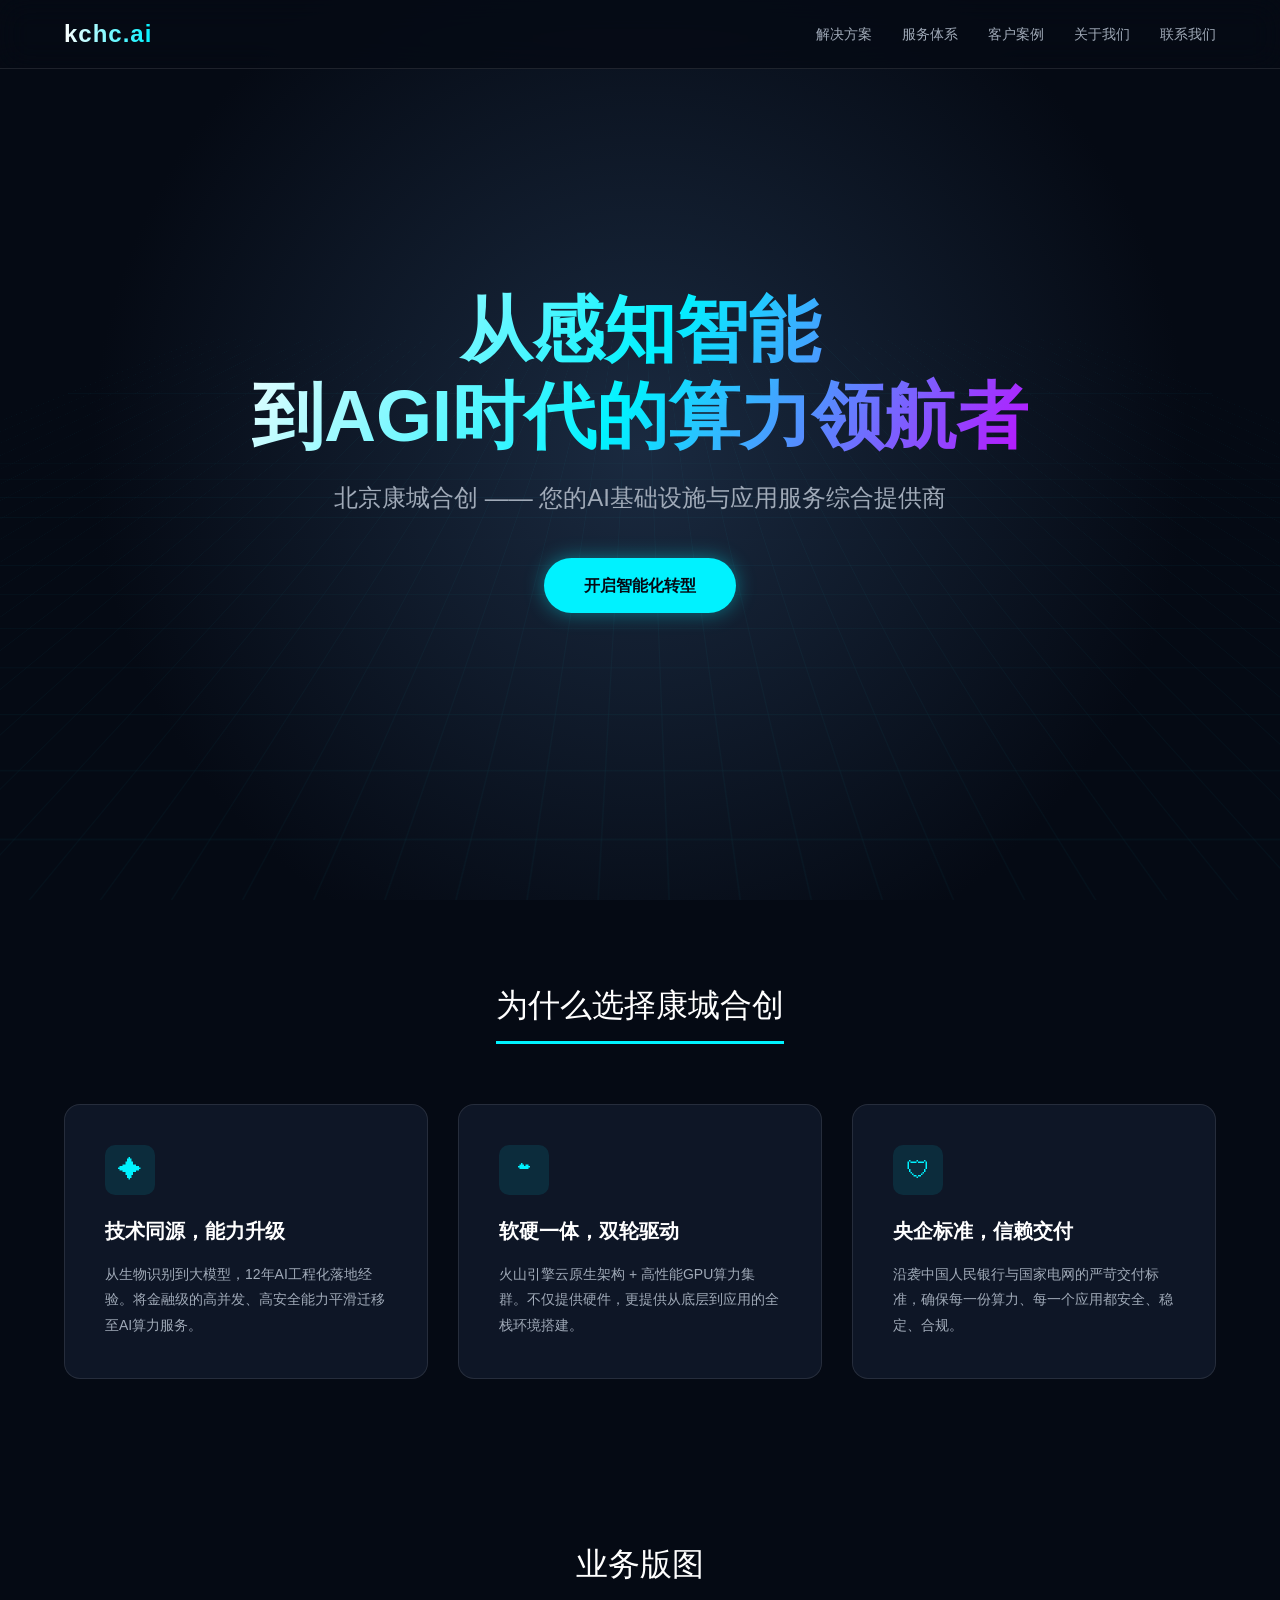
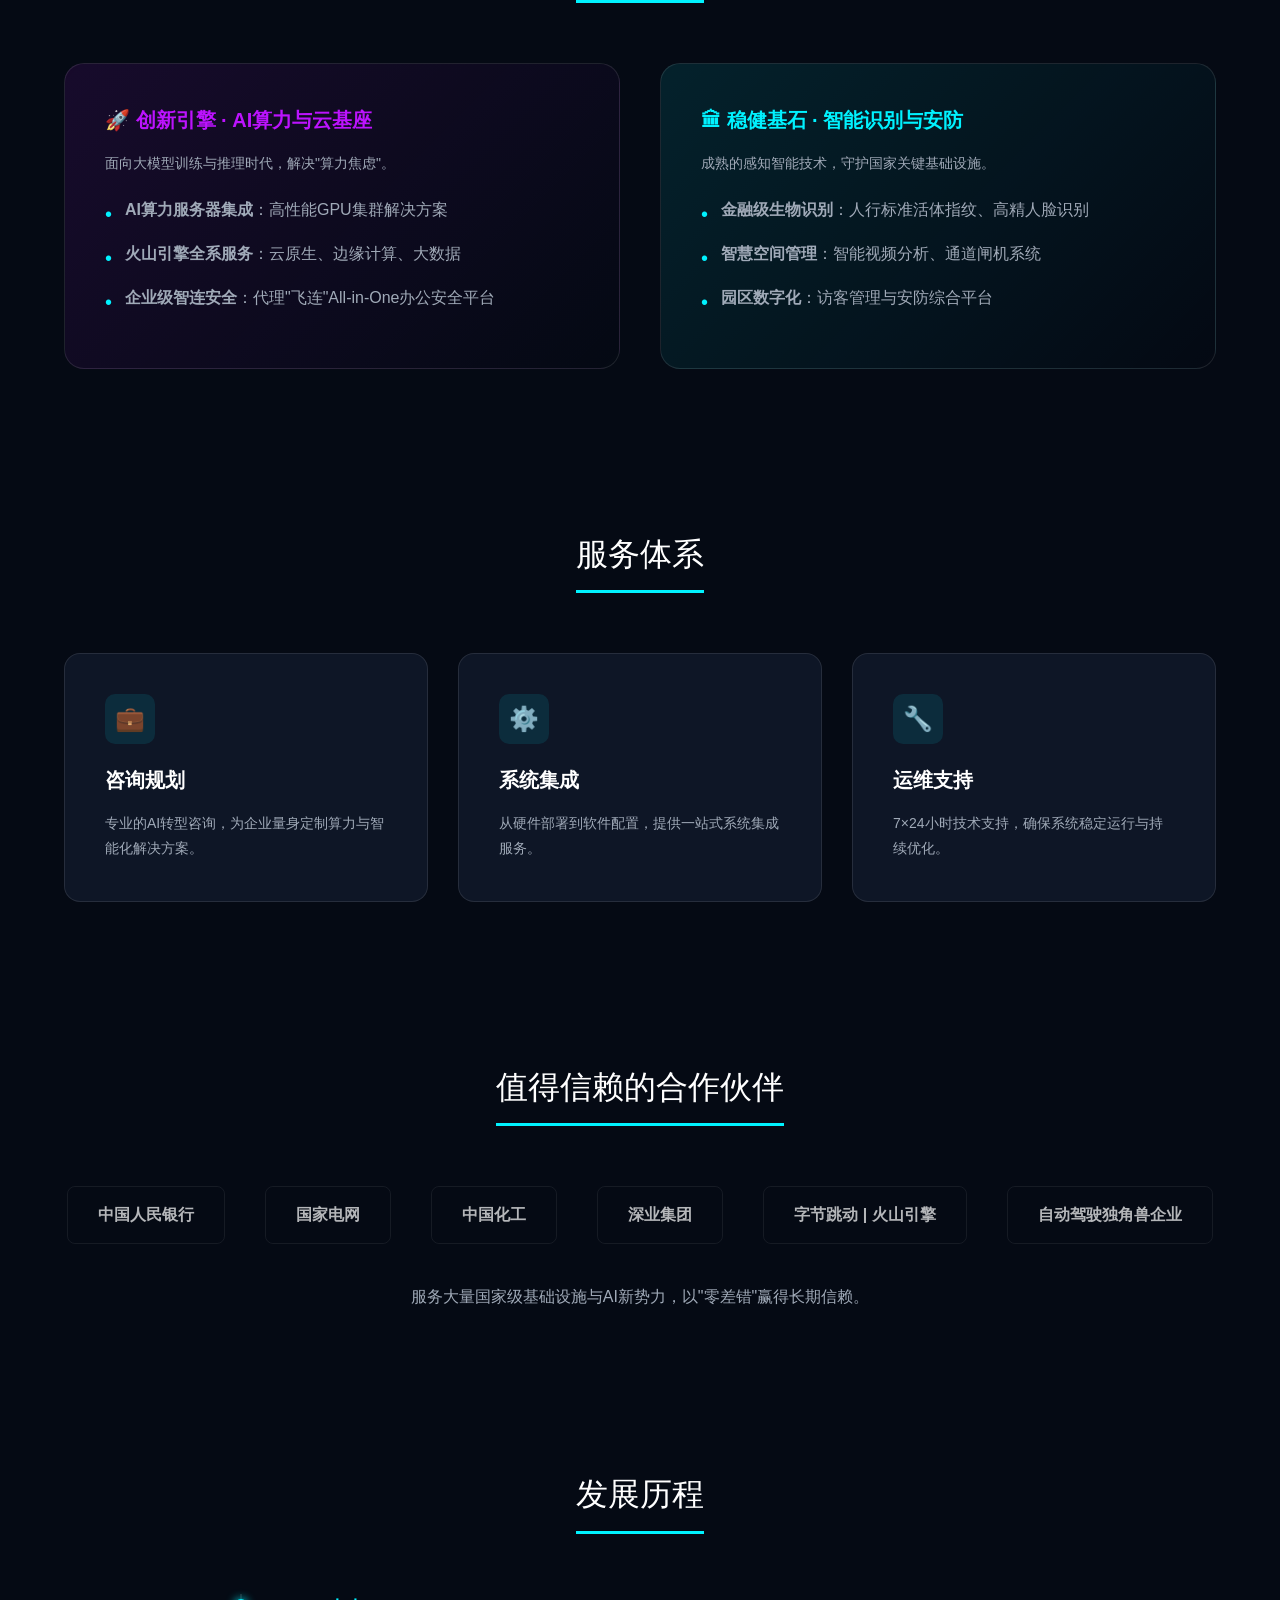
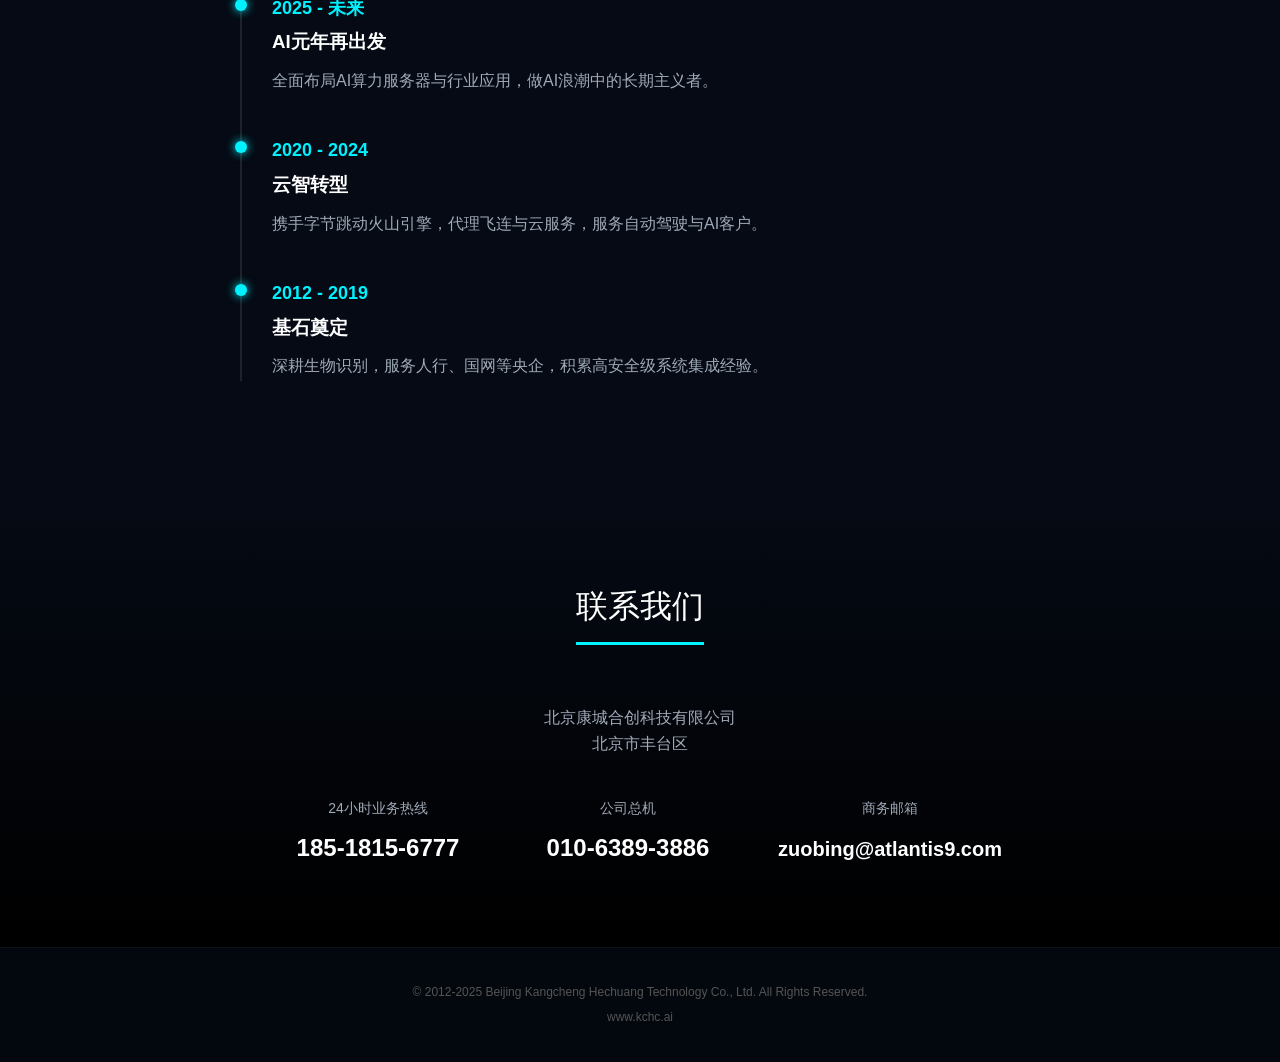
==== index-deploy.html @ 71f628bc "Add files via upload" ====
<!DOCTYPE html>
<html lang="zh-CN">
<head>
    <meta charset="UTF-8">
    <meta name="viewport" content="width=device-width, initial-scale=1.0, maximum-scale=1.0, user-scalable=no">
    <meta name="description" content="北京康城合创 - AGI时代的算力领航者，专业的AI基础设施与应用服务综合提供商">
    <meta name="keywords" content="AI算力,人工智能,大模型,生物识别,火山引擎,北京康城合创">
    <title>北京康城合创 | kchc.ai - AGI时代的算力领航者</title>
    <style>
/* --- 全局变量与重置 --- */
:root {
    --bg-color: #050a14;
    --card-bg: rgba(20, 30, 50, 0.6);
    --text-main: #ffffff;
    --text-sub: #a0aab8;
    --accent-cyan: #00f2ff;
    --accent-purple: #bc13fe;
    --glass-border: rgba(255, 255, 255, 0.1);
}

* { 
    margin: 0; 
    padding: 0; 
    box-sizing: border-box; 
}

body {
    font-family: 'Helvetica Neue', Helvetica, Arial, sans-serif;
    background-color: var(--bg-color);
    color: var(--text-main);
    line-height: 1.6;
    overflow-x: hidden;
    -webkit-font-smoothing: antialiased;
}

a { 
    text-decoration: none; 
    color: inherit; 
}

ul { 
    list-style: none; 
}

/* --- 动画关键帧 --- */
@keyframes flow {
    0% { background-position: 0% 50%; }
    50% { background-position: 100% 50%; }
    100% { background-position: 0% 50%; }
}

@keyframes float {
    0%, 100% { transform: translateY(0); }
    50% { transform: translateY(-10px); }
}

@keyframes fadeInUp {
    from { 
        opacity: 0; 
        transform: translateY(30px); 
    }
    to { 
        opacity: 1; 
        transform: translateY(0); 
    }
}

/* --- 导航栏 --- */
header {
    position: fixed;
    top: 0;
    width: 100%;
    padding: 15px 5%;
    display: flex;
    justify-content: space-between;
    align-items: center;
    background: rgba(5, 10, 20, 0.8);
    backdrop-filter: blur(15px);
    z-index: 1000;
    border-bottom: 1px solid var(--glass-border);
    transition: all 0.3s ease;
}

header.scrolled {
    background: rgba(5, 10, 20, 0.95);
    box-shadow: 0 2px 20px rgba(0, 0, 0, 0.3);
}

.logo {
    font-size: 24px;
    font-weight: 700;
    background: linear-gradient(90deg, #fff, var(--accent-cyan));
    -webkit-background-clip: text;
    -webkit-text-fill-color: transparent;
    background-clip: text;
    letter-spacing: 1px;
    cursor: pointer;
}

.nav-links { 
    display: flex; 
    gap: 30px; 
}

.nav-links a { 
    font-size: 14px; 
    color: var(--text-sub); 
    transition: 0.3s; 
    position: relative;
}

.nav-links a::after {
    content: '';
    position: absolute;
    bottom: -5px;
    left: 0;
    width: 0;
    height: 2px;
    background: var(--accent-cyan);
    transition: width 0.3s ease;
}

.nav-links a:hover { 
    color: var(--accent-cyan); 
}

.nav-links a:hover::after {
    width: 100%;
}

.mobile-menu-btn { 
    display: none; 
    font-size: 24px; 
    color: #fff; 
    cursor: pointer;
    z-index: 1001;
}

.mobile-menu {
    display: none;
    position: fixed;
    top: 0;
    right: -100%;
    width: 70%;
    max-width: 300px;
    height: 100vh;
    background: rgba(5, 10, 20, 0.98);
    backdrop-filter: blur(20px);
    padding: 80px 30px 30px;
    flex-direction: column;
    gap: 20px;
    transition: right 0.3s ease;
    z-index: 1000;
    border-left: 1px solid var(--glass-border);
}

.mobile-menu.active {
    right: 0;
}

.mobile-menu a {
    color: var(--text-sub);
    font-size: 18px;
    padding: 10px 0;
    border-bottom: 1px solid rgba(255, 255, 255, 0.05);
    transition: 0.3s;
}

.mobile-menu a:hover {
    color: var(--accent-cyan);
    padding-left: 10px;
}

/* --- Hero 首屏 --- */
.hero {
    height: 100vh;
    display: flex;
    flex-direction: column;
    justify-content: center;
    align-items: center;
    text-align: center;
    padding: 0 5%;
    position: relative;
    background: radial-gradient(circle at center, #1a2a40 0%, var(--bg-color) 70%);
    overflow: hidden;
}

/* 背景动态网格 */
.hero::before {
    content: '';
    position: absolute;
    width: 200%;
    height: 200%;
    background: linear-gradient(rgba(0, 242, 255, 0.1) 1px, transparent 1px),
                linear-gradient(90deg, rgba(0, 242, 255, 0.1) 1px, transparent 1px);
    background-size: 50px 50px;
    transform: perspective(500px) rotateX(60deg) translateY(-100px) translateZ(-200px);
    animation: flow 100s linear infinite;
    opacity: 0.3;
}

.hero h1 {
    font-size: clamp(2.5rem, 6vw, 4.5rem);
    font-weight: 800;
    line-height: 1.2;
    margin-bottom: 20px;
    background: linear-gradient(120deg, #ffffff, var(--accent-cyan), var(--accent-purple));
    -webkit-background-clip: text;
    -webkit-text-fill-color: transparent;
    background-clip: text;
    position: relative;
    z-index: 1;
    animation: fadeInUp 1s ease-out;
}

.hero p {
    font-size: clamp(1rem, 2vw, 1.5rem);
    color: var(--text-sub);
    max-width: 800px;
    margin-bottom: 40px;
    position: relative;
    z-index: 1;
    animation: fadeInUp 1s ease-out 0.2s both;
}

.cta-btn {
    padding: 15px 40px;
    font-size: 16px;
    font-weight: 600;
    color: var(--bg-color);
    background: var(--accent-cyan);
    border: none;
    border-radius: 30px;
    box-shadow: 0 0 20px rgba(0, 242, 255, 0.4);
    transition: 0.3s;
    position: relative;
    z-index: 1;
    cursor: pointer;
    animation: fadeInUp 1s ease-out 0.4s both;
}

.cta-btn:hover {
    transform: scale(1.05);
    background: #fff;
    box-shadow: 0 0 30px rgba(255, 255, 255, 0.6);
}

/* --- 通用板块样式 --- */
section {
    padding: 80px 5%;
    position: relative;
}

.section-title {
    font-size: clamp(24px, 4vw, 32px);
    margin-bottom: 60px;
    text-align: center;
}

.section-title span {
    border-bottom: 3px solid var(--accent-cyan);
    padding-bottom: 10px;
    display: inline-block;
}

/* --- 核心优势 (Cards) --- */
.features {
    display: grid;
    grid-template-columns: repeat(auto-fit, minmax(300px, 1fr));
    gap: 30px;
}

.card {
    background: var(--card-bg);
    border: 1px solid var(--glass-border);
    border-radius: 16px;
    padding: 40px;
    transition: 0.4s;
    position: relative;
    overflow: hidden;
    opacity: 0;
    transform: translateY(30px);
}

.card::before {
    content: '';
    position: absolute;
    top: 0;
    left: -100%;
    width: 100%;
    height: 100%;
    background: linear-gradient(90deg, transparent, rgba(0, 242, 255, 0.1), transparent);
    transition: left 0.5s ease;
}

.card:hover::before {
    left: 100%;
}

.card:hover {
    transform: translateY(-10px);
    border-color: var(--accent-cyan);
    box-shadow: 0 10px 40px -10px rgba(0, 242, 255, 0.2);
}

.card h3 { 
    font-size: 20px; 
    margin-bottom: 15px; 
    color: #fff; 
}

.card p { 
    font-size: 14px; 
    color: var(--text-sub); 
    line-height: 1.8;
}

.icon-box {
    width: 50px; 
    height: 50px;
    background: rgba(0, 242, 255, 0.1);
    border-radius: 10px;
    display: flex; 
    align-items: center; 
    justify-content: center;
    margin-bottom: 20px;
    color: var(--accent-cyan);
    font-size: 24px;
    transition: 0.3s;
}

.card:hover .icon-box {
    background: rgba(0, 242, 255, 0.2);
    transform: scale(1.1);
}

/* --- 业务版图 --- */
.business-layout {
    display: grid;
    grid-template-columns: 1fr 1fr;
    gap: 40px;
}

.biz-group {
    padding: 40px;
    border-radius: 20px;
    border: 1px solid var(--glass-border);
    transition: 0.4s;
}

.biz-group:hover {
    transform: translateY(-5px);
    box-shadow: 0 15px 50px -10px rgba(0, 242, 255, 0.2);
}

.biz-engine {
    background: linear-gradient(135deg, rgba(188, 19, 254, 0.1), rgba(0, 0, 0, 0));
}

.biz-foundation {
    background: linear-gradient(135deg, rgba(0, 242, 255, 0.1), rgba(0, 0, 0, 0));
}

.biz-list li {
    margin-bottom: 15px;
    padding-left: 20px;
    position: relative;
    color: var(--text-sub);
    line-height: 1.8;
}

.biz-list li::before {
    content: '•';
    color: var(--accent-cyan);
    position: absolute;
    left: 0;
    font-size: 20px;
}

/* --- 案例 --- */
.logos {
    display: flex;
    flex-wrap: wrap;
    justify-content: center;
    gap: 40px;
    opacity: 0.7;
}

.logo-item {
    padding: 15px 30px;
    border: 1px solid var(--glass-border);
    border-radius: 8px;
    color: #fff;
    font-weight: bold;
    font-size: 16px;
    transition: 0.3s;
    cursor: default;
}

.logo-item:hover {
    opacity: 1;
    border-color: var(--accent-cyan);
    transform: translateY(-5px);
    box-shadow: 0 5px 20px rgba(0, 242, 255, 0.2);
}

/* --- 发展历程 --- */
.timeline {
    max-width: 800px;
    margin: 0 auto;
    border-left: 2px solid var(--glass-border);
    padding-left: 30px;
    position: relative;
}

.timeline-item {
    margin-bottom: 40px;
    position: relative;
    opacity: 0;
    transform: translateX(-30px);
    transition: 0.6s ease;
}

.timeline-item.visible {
    opacity: 1;
    transform: translateX(0);
}

.timeline-item::before {
    content: '';
    width: 12px; 
    height: 12px;
    background: var(--accent-cyan);
    border-radius: 50%;
    position: absolute;
    left: -37px;
    top: 5px;
    box-shadow: 0 0 10px var(--accent-cyan);
}

.year { 
    color: var(--accent-cyan); 
    font-weight: bold; 
    margin-bottom: 5px; 
    display: block;
    font-size: 18px;
}

.timeline-item h3 {
    margin-bottom: 10px;
    color: #fff;
}

.timeline-item p {
    color: var(--text-sub);
    line-height: 1.8;
}

/* --- 联系方式 --- */
.contact-section {
    background: linear-gradient(to top, #000, var(--bg-color));
    text-align: center;
}

.contact-box {
    display: flex;
    flex-wrap: wrap;
    justify-content: center;
    gap: 50px;
    margin-top: 40px;
}

.contact-item {
    min-width: 200px;
}

.contact-item h4 { 
    color: var(--text-sub); 
    margin-bottom: 10px; 
    font-size: 14px;
    font-weight: normal;
}

.contact-item p { 
    font-size: 24px; 
    font-weight: 700; 
    color: #fff; 
}

.contact-item a { 
    transition: 0.3s; 
    display: inline-block;
}

.contact-item a:hover { 
    color: var(--accent-cyan); 
    text-shadow: 0 0 15px var(--accent-cyan); 
    transform: scale(1.05);
}

/* --- Footer --- */
footer {
    text-align: center;
    padding: 30px;
    font-size: 12px;
    color: #555;
    border-top: 1px solid rgba(255,255,255,0.05);
    background: rgba(0, 0, 0, 0.3);
}

footer p {
    margin: 5px 0;
}

/* --- 响应式调整 --- */
@media (max-width: 768px) {
    .nav-links { 
        display: none; 
    }
    
    .mobile-menu-btn { 
        display: block; 
    }
    
    .hero h1 { 
        font-size: 2.2rem; 
    }
    
    .business-layout { 
        grid-template-columns: 1fr; 
    }
    
    .contact-item p { 
        font-size: 18px; 
    }
    
    .features { 
        grid-template-columns: 1fr; 
    }
    
    .contact-box {
        flex-direction: column;
        gap: 30px;
    }
    
    section {
        padding: 60px 5%;
    }
}

@media (max-width: 480px) {
    .hero h1 {
        font-size: 1.8rem;
    }
    
    .hero p {
        font-size: 0.9rem;
    }
    
    .card {
        padding: 30px 20px;
    }
    
    .biz-group {
        padding: 30px 20px;
    }
}

/* 动画类 */
.visible {
    animation: fadeInUp 0.8s ease-out forwards;
}

/* 平滑滚动 */
html {
    scroll-behavior: smooth;
}
    </style>
</head>
<body>

    <!-- 导航栏 -->
    <header>
        <div class="logo">kchc.ai</div>
        <nav class="nav-links">
            <a href="#solutions">解决方案</a>
            <a href="#services">服务体系</a>
            <a href="#cases">客户案例</a>
            <a href="#about">关于我们</a>
            <a href="#contact">联系我们</a>
        </nav>
        <div class="mobile-menu-btn" id="mobileMenuBtn">☰</div>
        <div class="mobile-menu" id="mobileMenu">
            <a href="#solutions">解决方案</a>
            <a href="#services">服务体系</a>
            <a href="#cases">客户案例</a>
            <a href="#about">关于我们</a>
            <a href="#contact">联系我们</a>
        </div>
    </header>

    <!-- Hero 首屏 -->
    <section class="hero">
        <h1>从感知智能<br>到AGI时代的算力领航者</h1>
        <p>北京康城合创 —— 您的AI基础设施与应用服务综合提供商</p>
        <div onclick="document.getElementById('contact').scrollIntoView({behavior: 'smooth'})" class="cta-btn">
            开启智能化转型
        </div>
    </section>

    <!-- 核心优势 -->
    <section class="scroll-anim" id="about">
        <div class="section-title"><span>为什么选择康城合创</span></div>
        <div class="features">
            <div class="card">
                <div class="icon-box">✦</div>
                <h3>技术同源，能力升级</h3>
                <p>从生物识别到大模型，12年AI工程化落地经验。将金融级的高并发、高安全能力平滑迁移至AI算力服务。</p>
            </div>
            <div class="card">
                <div class="icon-box">☁</div>
                <h3>软硬一体，双轮驱动</h3>
                <p>火山引擎云原生架构 + 高性能GPU算力集群。不仅提供硬件，更提供从底层到应用的全栈环境搭建。</p>
            </div>
            <div class="card">
                <div class="icon-box">🛡</div>
                <h3>央企标准，信赖交付</h3>
                <p>沿袭中国人民银行与国家电网的严苛交付标准，确保每一份算力、每一个应用都安全、稳定、合规。</p>
            </div>
        </div>
    </section>

    <!-- 业务版图 -->
    <section class="scroll-anim" id="solutions">
        <div class="section-title"><span>业务版图</span></div>
        <div class="business-layout">
            <!-- 创新引擎 -->
            <div class="biz-group biz-engine card">
                <h3 style="color: var(--accent-purple);">🚀 创新引擎 · AI算力与云基座</h3>
                <p style="margin-bottom: 20px;">面向大模型训练与推理时代，解决"算力焦虑"。</p>
                <ul class="biz-list">
                    <li><strong>AI算力服务器集成</strong>：高性能GPU集群解决方案</li>
                    <li><strong>火山引擎全系服务</strong>：云原生、边缘计算、大数据</li>
                    <li><strong>企业级智连安全</strong>：代理"飞连"All-in-One办公安全平台</li>
                </ul>
            </div>
            <!-- 稳健基石 -->
            <div class="biz-group biz-foundation card">
                <h3 style="color: var(--accent-cyan);">🏛 稳健基石 · 智能识别与安防</h3>
                <p style="margin-bottom: 20px;">成熟的感知智能技术，守护国家关键基础设施。</p>
                <ul class="biz-list">
                    <li><strong>金融级生物识别</strong>：人行标准活体指纹、高精人脸识别</li>
                    <li><strong>智慧空间管理</strong>：智能视频分析、通道闸机系统</li>
                    <li><strong>园区数字化</strong>：访客管理与安防综合平台</li>
                </ul>
            </div>
        </div>
    </section>

    <!-- 服务体系 -->
    <section class="scroll-anim" id="services">
        <div class="section-title"><span>服务体系</span></div>
        <div class="features">
            <div class="card">
                <div class="icon-box">💼</div>
                <h3>咨询规划</h3>
                <p>专业的AI转型咨询，为企业量身定制算力与智能化解决方案。</p>
            </div>
            <div class="card">
                <div class="icon-box">⚙️</div>
                <h3>系统集成</h3>
                <p>从硬件部署到软件配置，提供一站式系统集成服务。</p>
            </div>
            <div class="card">
                <div class="icon-box">🔧</div>
                <h3>运维支持</h3>
                <p>7×24小时技术支持，确保系统稳定运行与持续优化。</p>
            </div>
        </div>
    </section>

    <!-- 客户案例 -->
    <section class="scroll-anim" id="cases">
        <div class="section-title"><span>值得信赖的合作伙伴</span></div>
        <div class="logos">
            <div class="logo-item">中国人民银行</div>
            <div class="logo-item">国家电网</div>
            <div class="logo-item">中国化工</div>
            <div class="logo-item">深业集团</div>
            <div class="logo-item">字节跳动 | 火山引擎</div>
            <div class="logo-item">自动驾驶独角兽企业</div>
        </div>
        <div style="text-align: center; margin-top: 40px; color: var(--text-sub);">
            <p>服务大量国家级基础设施与AI新势力，以"零差错"赢得长期信赖。</p>
        </div>
    </section>

    <!-- 发展历程 -->
    <section class="scroll-anim">
        <div class="section-title"><span>发展历程</span></div>
        <div class="timeline">
            <div class="timeline-item">
                <span class="year">2025 - 未来</span>
                <h3>AI元年再出发</h3>
                <p>全面布局AI算力服务器与行业应用，做AI浪潮中的长期主义者。</p>
            </div>
            <div class="timeline-item">
                <span class="year">2020 - 2024</span>
                <h3>云智转型</h3>
                <p>携手字节跳动火山引擎，代理飞连与云服务，服务自动驾驶与AI客户。</p>
            </div>
            <div class="timeline-item">
                <span class="year">2012 - 2019</span>
                <h3>基石奠定</h3>
                <p>深耕生物识别，服务人行、国网等央企，积累高安全级系统集成经验。</p>
            </div>
        </div>
    </section>

    <!-- 联系我们 -->
    <section class="contact-section scroll-anim" id="contact">
        <div class="section-title"><span>联系我们</span></div>
        <p style="color: var(--text-sub);">北京康城合创科技有限公司</p>
        <p style="color: var(--text-sub); margin-bottom: 30px;">北京市丰台区</p>
        
        <div class="contact-box">
            <div class="contact-item">
                <h4>24小时业务热线</h4>
                <p><a href="tel:18518156777">185-1815-6777</a></p>
            </div>
            <div class="contact-item">
                <h4>公司总机</h4>
                <p><a href="tel:01063893886">010-6389-3886</a></p>
            </div>
            <div class="contact-item">
                <h4>商务邮箱</h4>
                <p><a href="mailto:zuobing@atlantis9.com" style="font-size: 20px;">zuobing@atlantis9.com</a></p>
            </div>
        </div>
    </section>

    <footer>
        <p>© 2012-2025 Beijing Kangcheng Hechuang Technology Co., Ltd. All Rights Reserved.</p>
        <p>www.kchc.ai</p>
    </footer>

    <script>
// 滚动显现动画逻辑
const observerOptions = {
    threshold: 0.1,
    rootMargin: '0px 0px -50px 0px'
};

const observer = new IntersectionObserver((entries) => {
    entries.forEach(entry => {
        if (entry.isIntersecting) {
            entry.target.classList.add('visible');
        }
    });
}, observerOptions);

// 观察所有需要动画的元素
document.addEventListener('DOMContentLoaded', () => {
    document.querySelectorAll('.scroll-anim, .card, .timeline-item').forEach(el => {
        observer.observe(el);
    });
});

// 移动端菜单切换
const mobileMenuBtn = document.getElementById('mobileMenuBtn');
const mobileMenu = document.getElementById('mobileMenu');

if (mobileMenuBtn && mobileMenu) {
    mobileMenuBtn.addEventListener('click', () => {
        mobileMenu.classList.toggle('active');
        if (mobileMenu.classList.contains('active')) {
            mobileMenuBtn.textContent = '✕';
        } else {
            mobileMenuBtn.textContent = '☰';
        }
    });

    mobileMenu.querySelectorAll('a').forEach(link => {
        link.addEventListener('click', () => {
            mobileMenu.classList.remove('active');
            mobileMenuBtn.textContent = '☰';
        });
    });

    document.addEventListener('click', (e) => {
        if (!mobileMenu.contains(e.target) && !mobileMenuBtn.contains(e.target)) {
            mobileMenu.classList.remove('active');
            mobileMenuBtn.textContent = '☰';
        }
    });
}

// 导航栏滚动效果
let lastScroll = 0;
const header = document.querySelector('header');

window.addEventListener('scroll', () => {
    const currentScroll = window.pageYOffset;
    
    if (currentScroll > 100) {
        header.classList.add('scrolled');
    } else {
        header.classList.remove('scrolled');
    }
    
    lastScroll = currentScroll;
});

// Logo 点击返回顶部
const logo = document.querySelector('.logo');
if (logo) {
    logo.addEventListener('click', () => {
        window.scrollTo({
            top: 0,
            behavior: 'smooth'
        });
    });
}

// 平滑滚动到锚点
document.querySelectorAll('a[href^="#"]').forEach(anchor => {
    anchor.addEventListener('click', function (e) {
        const href = this.getAttribute('href');
        if (href === '#' || href === '#!') return;
        
        e.preventDefault();
        const target = document.querySelector(href);
        
        if (target) {
            const headerOffset = 80;
            const elementPosition = target.getBoundingClientRect().top;
            const offsetPosition = elementPosition + window.pageYOffset - headerOffset;

            window.scrollTo({
                top: offsetPosition,
                behavior: 'smooth'
            });
        }
    });
});

// 添加页面加载动画
window.addEventListener('load', () => {
    document.body.style.opacity = '0';
    setTimeout(() => {
        document.body.style.transition = 'opacity 0.5s ease-in';
        document.body.style.opacity = '1';
    }, 100);
});
    </script>
</body>
</html>
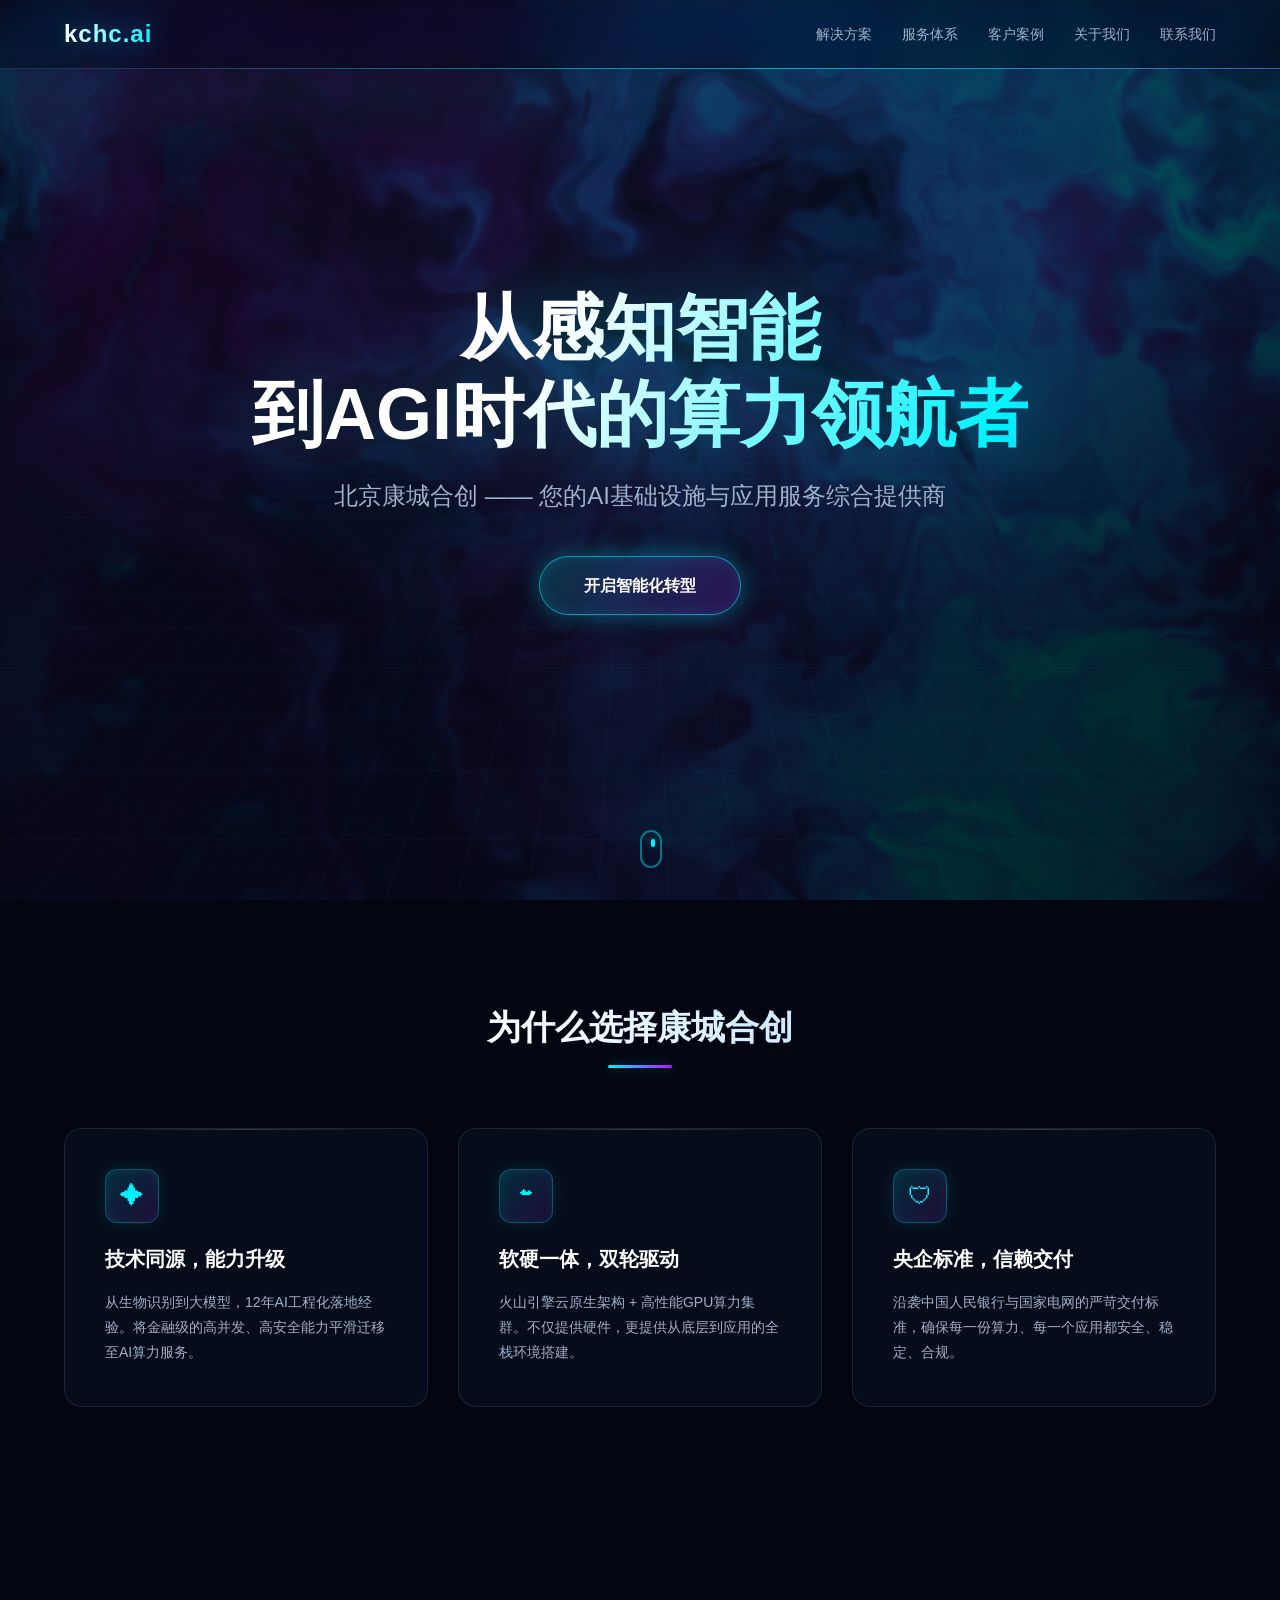
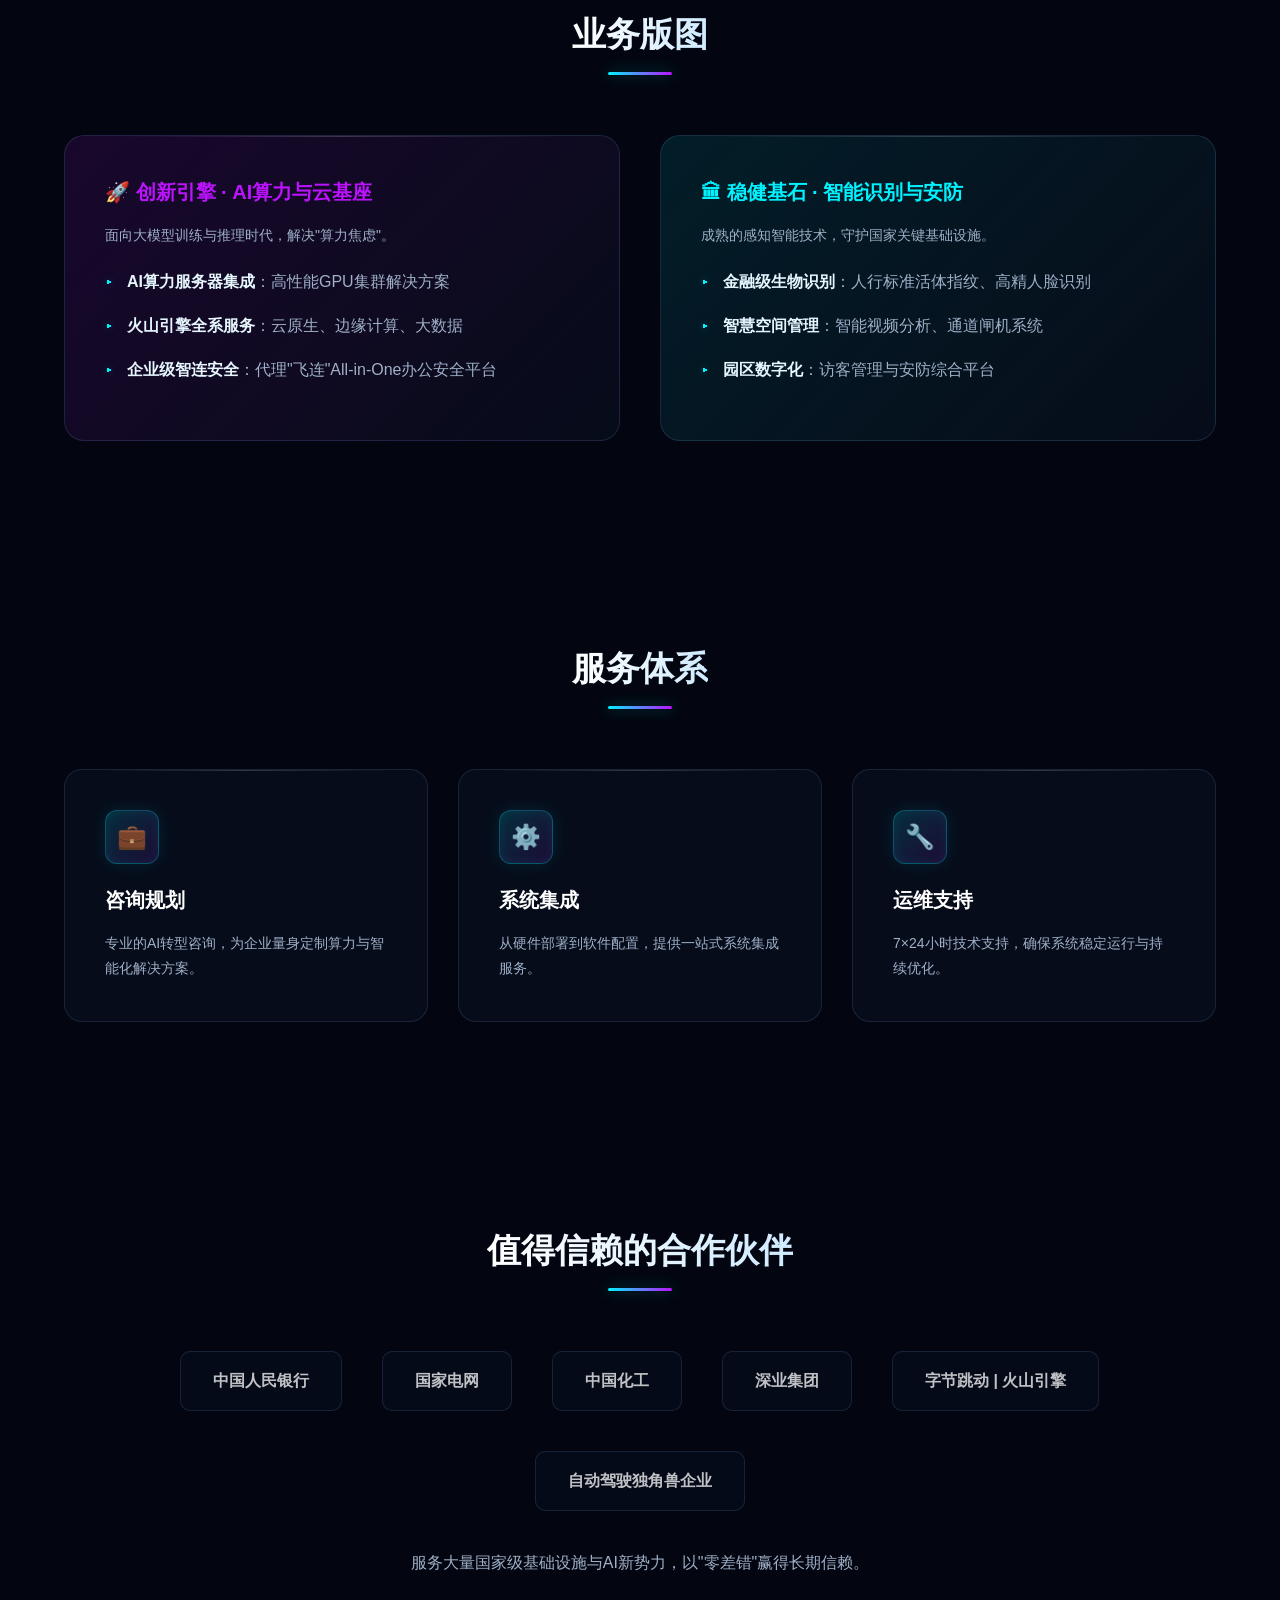
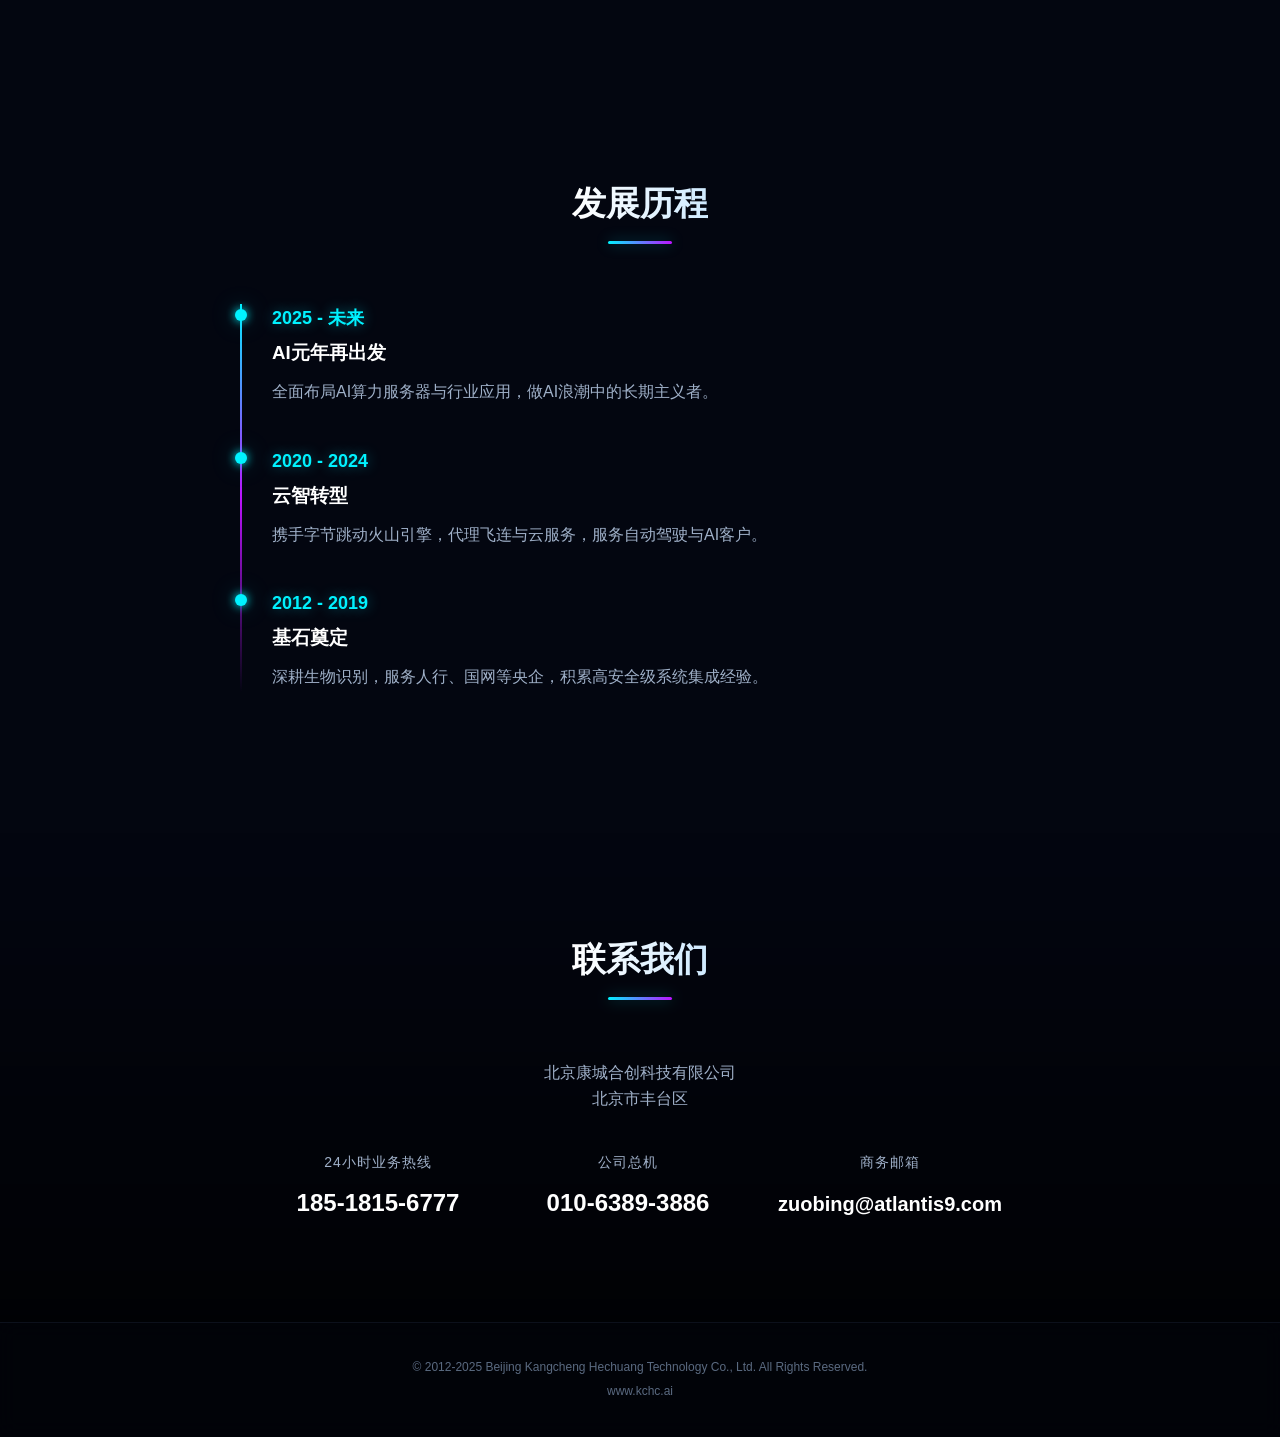
==== commit 6091015f: "Add files via upload" ====
--- a/index-deploy.html
+++ b/index-deploy.html
@@ -6,578 +6,871 @@
     <meta name="description" content="北京康城合创 - AGI时代的算力领航者，专业的AI基础设施与应用服务综合提供商">
     <meta name="keywords" content="AI算力,人工智能,大模型,生物识别,火山引擎,北京康城合创">
     <title>北京康城合创 | kchc.ai - AGI时代的算力领航者</title>
-    <style>
-/* --- 全局变量与重置 --- */
-:root {
-    --bg-color: #050a14;
-    --card-bg: rgba(20, 30, 50, 0.6);
-    --text-main: #ffffff;
-    --text-sub: #a0aab8;
-    --accent-cyan: #00f2ff;
-    --accent-purple: #bc13fe;
-    --glass-border: rgba(255, 255, 255, 0.1);
-}
-
-* { 
-    margin: 0; 
-    padding: 0; 
-    box-sizing: border-box; 
-}
-
-body {
-    font-family: 'Helvetica Neue', Helvetica, Arial, sans-serif;
-    background-color: var(--bg-color);
-    color: var(--text-main);
-    line-height: 1.6;
-    overflow-x: hidden;
-    -webkit-font-smoothing: antialiased;
-}
-
-a { 
-    text-decoration: none; 
-    color: inherit; 
-}
-
-ul { 
-    list-style: none; 
-}
-
-/* --- 动画关键帧 --- */
-@keyframes flow {
-    0% { background-position: 0% 50%; }
-    50% { background-position: 100% 50%; }
-    100% { background-position: 0% 50%; }
-}
-
-@keyframes float {
-    0%, 100% { transform: translateY(0); }
-    50% { transform: translateY(-10px); }
-}
-
-@keyframes fadeInUp {
-    from { 
-        opacity: 0; 
-        transform: translateY(30px); 
-    }
-    to { 
-        opacity: 1; 
-        transform: translateY(0); 
-    }
-}
-
-/* --- 导航栏 --- */
-header {
-    position: fixed;
-    top: 0;
-    width: 100%;
-    padding: 15px 5%;
-    display: flex;
-    justify-content: space-between;
-    align-items: center;
-    background: rgba(5, 10, 20, 0.8);
-    backdrop-filter: blur(15px);
-    z-index: 1000;
-    border-bottom: 1px solid var(--glass-border);
-    transition: all 0.3s ease;
-}
-
-header.scrolled {
-    background: rgba(5, 10, 20, 0.95);
-    box-shadow: 0 2px 20px rgba(0, 0, 0, 0.3);
-}
-
-.logo {
-    font-size: 24px;
-    font-weight: 700;
-    background: linear-gradient(90deg, #fff, var(--accent-cyan));
-    -webkit-background-clip: text;
-    -webkit-text-fill-color: transparent;
-    background-clip: text;
-    letter-spacing: 1px;
-    cursor: pointer;
-}
-
-.nav-links { 
-    display: flex; 
-    gap: 30px; 
-}
-
-.nav-links a { 
-    font-size: 14px; 
-    color: var(--text-sub); 
-    transition: 0.3s; 
-    position: relative;
-}
-
-.nav-links a::after {
-    content: '';
-    position: absolute;
-    bottom: -5px;
-    left: 0;
-    width: 0;
-    height: 2px;
-    background: var(--accent-cyan);
-    transition: width 0.3s ease;
-}
-
-.nav-links a:hover { 
-    color: var(--accent-cyan); 
-}
-
-.nav-links a:hover::after {
-    width: 100%;
-}
-
-.mobile-menu-btn { 
-    display: none; 
-    font-size: 24px; 
-    color: #fff; 
-    cursor: pointer;
-    z-index: 1001;
-}
-
-.mobile-menu {
-    display: none;
-    position: fixed;
-    top: 0;
-    right: -100%;
-    width: 70%;
-    max-width: 300px;
-    height: 100vh;
-    background: rgba(5, 10, 20, 0.98);
-    backdrop-filter: blur(20px);
-    padding: 80px 30px 30px;
-    flex-direction: column;
-    gap: 20px;
-    transition: right 0.3s ease;
-    z-index: 1000;
-    border-left: 1px solid var(--glass-border);
-}
-
-.mobile-menu.active {
-    right: 0;
-}
-
-.mobile-menu a {
-    color: var(--text-sub);
-    font-size: 18px;
-    padding: 10px 0;
-    border-bottom: 1px solid rgba(255, 255, 255, 0.05);
-    transition: 0.3s;
-}
-
-.mobile-menu a:hover {
-    color: var(--accent-cyan);
-    padding-left: 10px;
-}
-
-/* --- Hero 首屏 --- */
-.hero {
-    height: 100vh;
-    display: flex;
-    flex-direction: column;
-    justify-content: center;
-    align-items: center;
-    text-align: center;
-    padding: 0 5%;
-    position: relative;
-    background: radial-gradient(circle at center, #1a2a40 0%, var(--bg-color) 70%);
-    overflow: hidden;
-}
-
-/* 背景动态网格 */
-.hero::before {
-    content: '';
-    position: absolute;
-    width: 200%;
-    height: 200%;
-    background: linear-gradient(rgba(0, 242, 255, 0.1) 1px, transparent 1px),
-                linear-gradient(90deg, rgba(0, 242, 255, 0.1) 1px, transparent 1px);
-    background-size: 50px 50px;
-    transform: perspective(500px) rotateX(60deg) translateY(-100px) translateZ(-200px);
-    animation: flow 100s linear infinite;
-    opacity: 0.3;
-}
-
-.hero h1 {
-    font-size: clamp(2.5rem, 6vw, 4.5rem);
-    font-weight: 800;
-    line-height: 1.2;
-    margin-bottom: 20px;
-    background: linear-gradient(120deg, #ffffff, var(--accent-cyan), var(--accent-purple));
-    -webkit-background-clip: text;
-    -webkit-text-fill-color: transparent;
-    background-clip: text;
-    position: relative;
-    z-index: 1;
-    animation: fadeInUp 1s ease-out;
-}
-
-.hero p {
-    font-size: clamp(1rem, 2vw, 1.5rem);
-    color: var(--text-sub);
-    max-width: 800px;
-    margin-bottom: 40px;
-    position: relative;
-    z-index: 1;
-    animation: fadeInUp 1s ease-out 0.2s both;
-}
-
-.cta-btn {
-    padding: 15px 40px;
-    font-size: 16px;
-    font-weight: 600;
-    color: var(--bg-color);
-    background: var(--accent-cyan);
-    border: none;
-    border-radius: 30px;
-    box-shadow: 0 0 20px rgba(0, 242, 255, 0.4);
-    transition: 0.3s;
-    position: relative;
-    z-index: 1;
-    cursor: pointer;
-    animation: fadeInUp 1s ease-out 0.4s both;
-}
-
-.cta-btn:hover {
-    transform: scale(1.05);
-    background: #fff;
-    box-shadow: 0 0 30px rgba(255, 255, 255, 0.6);
-}
-
-/* --- 通用板块样式 --- */
-section {
-    padding: 80px 5%;
-    position: relative;
-}
-
-.section-title {
-    font-size: clamp(24px, 4vw, 32px);
-    margin-bottom: 60px;
-    text-align: center;
-}
-
-.section-title span {
-    border-bottom: 3px solid var(--accent-cyan);
-    padding-bottom: 10px;
-    display: inline-block;
-}
-
-/* --- 核心优势 (Cards) --- */
-.features {
-    display: grid;
-    grid-template-columns: repeat(auto-fit, minmax(300px, 1fr));
-    gap: 30px;
-}
-
-.card {
-    background: var(--card-bg);
-    border: 1px solid var(--glass-border);
-    border-radius: 16px;
-    padding: 40px;
-    transition: 0.4s;
-    position: relative;
-    overflow: hidden;
-    opacity: 0;
-    transform: translateY(30px);
-}
-
-.card::before {
-    content: '';
-    position: absolute;
-    top: 0;
-    left: -100%;
-    width: 100%;
-    height: 100%;
-    background: linear-gradient(90deg, transparent, rgba(0, 242, 255, 0.1), transparent);
-    transition: left 0.5s ease;
-}
-
-.card:hover::before {
-    left: 100%;
-}
-
-.card:hover {
-    transform: translateY(-10px);
-    border-color: var(--accent-cyan);
-    box-shadow: 0 10px 40px -10px rgba(0, 242, 255, 0.2);
-}
-
-.card h3 { 
-    font-size: 20px; 
-    margin-bottom: 15px; 
-    color: #fff; 
-}
-
-.card p { 
-    font-size: 14px; 
-    color: var(--text-sub); 
-    line-height: 1.8;
-}
-
-.icon-box {
-    width: 50px; 
-    height: 50px;
-    background: rgba(0, 242, 255, 0.1);
-    border-radius: 10px;
-    display: flex; 
-    align-items: center; 
-    justify-content: center;
-    margin-bottom: 20px;
-    color: var(--accent-cyan);
-    font-size: 24px;
-    transition: 0.3s;
-}
-
-.card:hover .icon-box {
-    background: rgba(0, 242, 255, 0.2);
-    transform: scale(1.1);
-}
-
-/* --- 业务版图 --- */
-.business-layout {
-    display: grid;
-    grid-template-columns: 1fr 1fr;
-    gap: 40px;
-}
-
-.biz-group {
-    padding: 40px;
-    border-radius: 20px;
-    border: 1px solid var(--glass-border);
-    transition: 0.4s;
-}
-
-.biz-group:hover {
-    transform: translateY(-5px);
-    box-shadow: 0 15px 50px -10px rgba(0, 242, 255, 0.2);
-}
-
-.biz-engine {
-    background: linear-gradient(135deg, rgba(188, 19, 254, 0.1), rgba(0, 0, 0, 0));
-}
-
-.biz-foundation {
-    background: linear-gradient(135deg, rgba(0, 242, 255, 0.1), rgba(0, 0, 0, 0));
-}
-
-.biz-list li {
-    margin-bottom: 15px;
-    padding-left: 20px;
-    position: relative;
-    color: var(--text-sub);
-    line-height: 1.8;
-}
-
-.biz-list li::before {
-    content: '•';
-    color: var(--accent-cyan);
-    position: absolute;
-    left: 0;
-    font-size: 20px;
-}
-
-/* --- 案例 --- */
-.logos {
-    display: flex;
-    flex-wrap: wrap;
-    justify-content: center;
-    gap: 40px;
-    opacity: 0.7;
-}
-
-.logo-item {
-    padding: 15px 30px;
-    border: 1px solid var(--glass-border);
-    border-radius: 8px;
-    color: #fff;
-    font-weight: bold;
-    font-size: 16px;
-    transition: 0.3s;
-    cursor: default;
-}
-
-.logo-item:hover {
-    opacity: 1;
-    border-color: var(--accent-cyan);
-    transform: translateY(-5px);
-    box-shadow: 0 5px 20px rgba(0, 242, 255, 0.2);
-}
-
-/* --- 发展历程 --- */
-.timeline {
-    max-width: 800px;
-    margin: 0 auto;
-    border-left: 2px solid var(--glass-border);
-    padding-left: 30px;
-    position: relative;
-}
-
-.timeline-item {
-    margin-bottom: 40px;
-    position: relative;
-    opacity: 0;
-    transform: translateX(-30px);
-    transition: 0.6s ease;
-}
-
-.timeline-item.visible {
-    opacity: 1;
-    transform: translateX(0);
-}
-
-.timeline-item::before {
-    content: '';
-    width: 12px; 
-    height: 12px;
-    background: var(--accent-cyan);
-    border-radius: 50%;
-    position: absolute;
-    left: -37px;
-    top: 5px;
-    box-shadow: 0 0 10px var(--accent-cyan);
-}
-
-.year { 
-    color: var(--accent-cyan); 
-    font-weight: bold; 
-    margin-bottom: 5px; 
-    display: block;
-    font-size: 18px;
-}
-
-.timeline-item h3 {
-    margin-bottom: 10px;
-    color: #fff;
-}
-
-.timeline-item p {
-    color: var(--text-sub);
-    line-height: 1.8;
-}
-
-/* --- 联系方式 --- */
-.contact-section {
-    background: linear-gradient(to top, #000, var(--bg-color));
-    text-align: center;
-}
-
-.contact-box {
-    display: flex;
-    flex-wrap: wrap;
-    justify-content: center;
-    gap: 50px;
-    margin-top: 40px;
-}
-
-.contact-item {
-    min-width: 200px;
-}
-
-.contact-item h4 { 
-    color: var(--text-sub); 
-    margin-bottom: 10px; 
-    font-size: 14px;
-    font-weight: normal;
-}
-
-.contact-item p { 
-    font-size: 24px; 
-    font-weight: 700; 
-    color: #fff; 
-}
-
-.contact-item a { 
-    transition: 0.3s; 
-    display: inline-block;
-}
-
-.contact-item a:hover { 
-    color: var(--accent-cyan); 
-    text-shadow: 0 0 15px var(--accent-cyan); 
-    transform: scale(1.05);
-}
-
-/* --- Footer --- */
-footer {
-    text-align: center;
-    padding: 30px;
-    font-size: 12px;
-    color: #555;
-    border-top: 1px solid rgba(255,255,255,0.05);
-    background: rgba(0, 0, 0, 0.3);
-}
-
-footer p {
-    margin: 5px 0;
-}
-
-/* --- 响应式调整 --- */
-@media (max-width: 768px) {
-    .nav-links { 
-        display: none; 
-    }
-    
-    .mobile-menu-btn { 
-        display: block; 
-    }
-    
-    .hero h1 { 
-        font-size: 2.2rem; 
-    }
-    
-    .business-layout { 
-        grid-template-columns: 1fr; 
-    }
-    
-    .contact-item p { 
-        font-size: 18px; 
-    }
-    
-    .features { 
-        grid-template-columns: 1fr; 
-    }
-    
-    .contact-box {
-        flex-direction: column;
-        gap: 30px;
-    }
-    
-    section {
-        padding: 60px 5%;
-    }
-}
-
-@media (max-width: 480px) {
-    .hero h1 {
-        font-size: 1.8rem;
-    }
-    
-    .hero p {
-        font-size: 0.9rem;
-    }
-    
-    .card {
-        padding: 30px 20px;
-    }
-    
-    .biz-group {
-        padding: 30px 20px;
-    }
-}
-
-/* 动画类 */
-.visible {
-    animation: fadeInUp 0.8s ease-out forwards;
-}
-
-/* 平滑滚动 */
-html {
-    scroll-behavior: smooth;
-}
+    <style>
+/* ============================================================
+   kchc.ai — 未来感 UI 样式系统
+   流体 WebGL 背景 + 玻璃拟态 + 霓虹光效
+   ============================================================ */
+
+/* --- 全局变量与重置 --- */
+:root {
+    --bg-color: #030610;
+    --card-bg: rgba(13, 22, 40, 0.45);
+    --text-main: #ffffff;
+    --text-sub: #9fb0c8;
+    --accent-cyan: #00f2ff;
+    --accent-purple: #bc13fe;
+    --accent-blue: #2563eb;
+    --glass-border: rgba(140, 180, 255, 0.14);
+    --glow-cyan: rgba(0, 242, 255, 0.35);
+    --glow-purple: rgba(188, 19, 254, 0.30);
+}
+
+* {
+    margin: 0;
+    padding: 0;
+    box-sizing: border-box;
+}
+
+body {
+    font-family: 'Helvetica Neue', Helvetica, Arial, sans-serif;
+    background-color: var(--bg-color);
+    color: var(--text-main);
+    line-height: 1.6;
+    overflow-x: hidden;
+    -webkit-font-smoothing: antialiased;
+    opacity: 0;
+    transition: opacity 0.8s ease;
+}
+
+body.loaded {
+    opacity: 1;
+}
+
+a {
+    text-decoration: none;
+    color: inherit;
+}
+
+ul {
+    list-style: none;
+}
+
+/* --- 自定义滚动条 --- */
+::-webkit-scrollbar {
+    width: 10px;
+}
+::-webkit-scrollbar-track {
+    background: var(--bg-color);
+}
+::-webkit-scrollbar-thumb {
+    background: linear-gradient(180deg, rgba(0, 242, 255, 0.4), rgba(188, 19, 254, 0.4));
+    border-radius: 5px;
+    border: 2px solid var(--bg-color);
+}
+::-webkit-scrollbar-thumb:hover {
+    background: linear-gradient(180deg, var(--accent-cyan), var(--accent-purple));
+}
+
+::selection {
+    background: rgba(0, 242, 255, 0.3);
+    color: #fff;
+}
+
+/* --- WebGL 流体背景画布 --- */
+#fluid-canvas {
+    position: fixed;
+    inset: 0;
+    width: 100vw;
+    height: 100vh;
+    z-index: -2;
+    pointer-events: none;
+}
+
+/* WebGL 不可用时的回退渐变 */
+body.no-webgl {
+    background:
+        radial-gradient(ellipse 80% 60% at 70% 20%, rgba(188, 19, 254, 0.12), transparent),
+        radial-gradient(ellipse 70% 50% at 20% 70%, rgba(0, 100, 255, 0.15), transparent),
+        var(--bg-color);
+}
+
+/* 全屏柔光叠加，统一画面氛围 */
+body::after {
+    content: '';
+    position: fixed;
+    inset: 0;
+    z-index: -1;
+    pointer-events: none;
+    background:
+        radial-gradient(ellipse 120% 90% at 50% -20%, transparent 60%, rgba(3, 6, 16, 0.55) 100%);
+}
+
+/* --- 动画关键帧 --- */
+@keyframes flow {
+    0% { background-position: 0% 50%; }
+    50% { background-position: 100% 50%; }
+    100% { background-position: 0% 50%; }
+}
+
+@keyframes float {
+    0%, 100% { transform: translateY(0); }
+    50% { transform: translateY(-12px); }
+}
+
+@keyframes fadeInUp {
+    from {
+        opacity: 0;
+        transform: translateY(30px);
+    }
+    to {
+        opacity: 1;
+        transform: translateY(0);
+    }
+}
+
+@keyframes gradientShift {
+    0%, 100% { background-position: 0% 50%; }
+    50% { background-position: 100% 50%; }
+}
+
+@keyframes pulseGlow {
+    0%, 100% { opacity: 0.6; }
+    50% { opacity: 1; }
+}
+
+@keyframes scanline {
+    0% { transform: translateY(-100%); }
+    100% { transform: translateY(100vh); }
+}
+
+@keyframes borderRotate {
+    to { --border-angle: 360deg; }
+}
+
+@keyframes scrollHint {
+    0%, 100% { transform: translate(-50%, 0); opacity: 1; }
+    50% { transform: translate(-50%, 12px); opacity: 0.3; }
+}
+
+/* --- 导航栏（悬浮玻璃舱） --- */
+header {
+    position: fixed;
+    top: 0;
+    width: 100%;
+    padding: 15px 5%;
+    display: flex;
+    justify-content: space-between;
+    align-items: center;
+    background: rgba(5, 10, 22, 0.45);
+    backdrop-filter: blur(18px) saturate(1.4);
+    -webkit-backdrop-filter: blur(18px) saturate(1.4);
+    z-index: 1000;
+    border-bottom: 1px solid var(--glass-border);
+    transition: all 0.4s ease;
+}
+
+/* 导航底部流光线 */
+header::after {
+    content: '';
+    position: absolute;
+    bottom: -1px;
+    left: 0;
+    width: 100%;
+    height: 1px;
+    background: linear-gradient(90deg,
+        transparent 0%,
+        var(--accent-cyan) 30%,
+        var(--accent-purple) 70%,
+        transparent 100%);
+    background-size: 200% 100%;
+    animation: gradientShift 6s ease infinite;
+    opacity: 0.6;
+}
+
+header.scrolled {
+    background: rgba(4, 8, 18, 0.8);
+    box-shadow: 0 8px 40px rgba(0, 0, 0, 0.5), 0 1px 0 rgba(0, 242, 255, 0.08);
+}
+
+.logo {
+    font-size: 24px;
+    font-weight: 700;
+    background: linear-gradient(90deg, #fff, var(--accent-cyan), var(--accent-purple));
+    background-size: 200% auto;
+    -webkit-background-clip: text;
+    -webkit-text-fill-color: transparent;
+    background-clip: text;
+    letter-spacing: 1px;
+    cursor: pointer;
+    animation: gradientShift 5s ease infinite;
+    filter: drop-shadow(0 0 12px rgba(0, 242, 255, 0.35));
+}
+
+.nav-links {
+    display: flex;
+    gap: 30px;
+}
+
+.nav-links a {
+    font-size: 14px;
+    color: var(--text-sub);
+    transition: 0.3s;
+    position: relative;
+}
+
+.nav-links a::after {
+    content: '';
+    position: absolute;
+    bottom: -5px;
+    left: 0;
+    width: 0;
+    height: 2px;
+    background: linear-gradient(90deg, var(--accent-cyan), var(--accent-purple));
+    box-shadow: 0 0 8px var(--glow-cyan);
+    transition: width 0.3s ease;
+}
+
+.nav-links a:hover {
+    color: #fff;
+    text-shadow: 0 0 12px var(--glow-cyan);
+}
+
+.nav-links a:hover::after {
+    width: 100%;
+}
+
+.mobile-menu-btn {
+    display: none;
+    font-size: 24px;
+    color: #fff;
+    cursor: pointer;
+    z-index: 1001;
+}
+
+.mobile-menu {
+    display: none;
+    position: fixed;
+    top: 0;
+    right: -100%;
+    width: 70%;
+    max-width: 300px;
+    height: 100vh;
+    background: rgba(4, 8, 18, 0.92);
+    backdrop-filter: blur(24px);
+    -webkit-backdrop-filter: blur(24px);
+    padding: 80px 30px 30px;
+    flex-direction: column;
+    gap: 20px;
+    transition: right 0.35s cubic-bezier(0.22, 1, 0.36, 1);
+    z-index: 1000;
+    border-left: 1px solid var(--glass-border);
+    box-shadow: -20px 0 60px rgba(0, 0, 0, 0.6);
+}
+
+.mobile-menu.active {
+    right: 0;
+}
+
+.mobile-menu a {
+    color: var(--text-sub);
+    font-size: 18px;
+    padding: 10px 0;
+    border-bottom: 1px solid rgba(255, 255, 255, 0.05);
+    transition: 0.3s;
+}
+
+.mobile-menu a:hover {
+    color: var(--accent-cyan);
+    padding-left: 10px;
+    text-shadow: 0 0 12px var(--glow-cyan);
+}
+
+/* --- Hero 首屏 --- */
+.hero {
+    height: 100vh;
+    display: flex;
+    flex-direction: column;
+    justify-content: center;
+    align-items: center;
+    text-align: center;
+    padding: 0 5%;
+    position: relative;
+    overflow: hidden;
+}
+
+/* 3D 透视网格（叠加在流体背景之上，增加纵深） */
+.hero::before {
+    content: '';
+    position: absolute;
+    width: 200%;
+    height: 200%;
+    background: linear-gradient(rgba(0, 242, 255, 0.07) 1px, transparent 1px),
+                linear-gradient(90deg, rgba(0, 242, 255, 0.07) 1px, transparent 1px);
+    background-size: 50px 50px;
+    transform: perspective(500px) rotateX(60deg) translateY(-100px) translateZ(-200px);
+    animation: flow 100s linear infinite;
+    opacity: 0.4;
+    -webkit-mask-image: radial-gradient(ellipse 70% 60% at 50% 50%, black 30%, transparent 75%);
+    mask-image: radial-gradient(ellipse 70% 60% at 50% 50%, black 30%, transparent 75%);
+}
+
+/* 竖向扫描光带 */
+.hero::after {
+    content: '';
+    position: absolute;
+    left: 0;
+    top: 0;
+    width: 100%;
+    height: 180px;
+    background: linear-gradient(180deg,
+        transparent,
+        rgba(0, 242, 255, 0.045) 50%,
+        transparent);
+    animation: scanline 9s linear infinite;
+    pointer-events: none;
+}
+
+.hero h1 {
+    font-size: clamp(2.5rem, 6vw, 4.5rem);
+    font-weight: 800;
+    line-height: 1.2;
+    margin-bottom: 20px;
+    background: linear-gradient(120deg, #ffffff 20%, var(--accent-cyan) 50%, var(--accent-purple) 80%);
+    background-size: 200% auto;
+    -webkit-background-clip: text;
+    -webkit-text-fill-color: transparent;
+    background-clip: text;
+    position: relative;
+    z-index: 1;
+    animation: fadeInUp 1s ease-out, gradientShift 8s ease infinite;
+    filter: drop-shadow(0 0 30px rgba(0, 242, 255, 0.25));
+}
+
+.hero p {
+    font-size: clamp(1rem, 2vw, 1.5rem);
+    color: var(--text-sub);
+    max-width: 800px;
+    margin-bottom: 40px;
+    position: relative;
+    z-index: 1;
+    animation: fadeInUp 1s ease-out 0.2s both;
+}
+
+.cta-btn {
+    padding: 16px 44px;
+    font-size: 16px;
+    font-weight: 600;
+    color: #fff;
+    background: linear-gradient(120deg, rgba(0, 242, 255, 0.18), rgba(188, 19, 254, 0.18));
+    border: 1px solid rgba(0, 242, 255, 0.55);
+    border-radius: 32px;
+    backdrop-filter: blur(10px);
+    -webkit-backdrop-filter: blur(10px);
+    box-shadow:
+        0 0 24px var(--glow-cyan),
+        inset 0 0 18px rgba(0, 242, 255, 0.12);
+    transition: 0.35s cubic-bezier(0.22, 1, 0.36, 1);
+    position: relative;
+    z-index: 1;
+    cursor: pointer;
+    overflow: hidden;
+    animation: fadeInUp 1s ease-out 0.4s both;
+}
+
+/* 按钮内部流光 */
+.cta-btn::before {
+    content: '';
+    position: absolute;
+    top: 0;
+    left: -100%;
+    width: 60%;
+    height: 100%;
+    background: linear-gradient(90deg, transparent, rgba(255, 255, 255, 0.25), transparent);
+    transform: skewX(-20deg);
+    transition: left 0.6s ease;
+}
+
+.cta-btn:hover::before {
+    left: 140%;
+}
+
+.cta-btn:hover {
+    transform: translateY(-3px) scale(1.04);
+    border-color: var(--accent-cyan);
+    box-shadow:
+        0 0 45px var(--glow-cyan),
+        0 0 80px var(--glow-purple),
+        inset 0 0 24px rgba(0, 242, 255, 0.22);
+    text-shadow: 0 0 12px rgba(255, 255, 255, 0.8);
+}
+
+/* 滚动提示 */
+.scroll-indicator {
+    position: absolute;
+    bottom: 32px;
+    left: 50%;
+    transform: translateX(-50%);
+    width: 22px;
+    height: 38px;
+    border: 2px solid rgba(0, 242, 255, 0.45);
+    border-radius: 12px;
+    z-index: 1;
+    animation: fadeInUp 1s ease-out 1s both;
+}
+
+.scroll-indicator::before {
+    content: '';
+    position: absolute;
+    top: 7px;
+    left: 50%;
+    width: 4px;
+    height: 8px;
+    background: var(--accent-cyan);
+    border-radius: 2px;
+    box-shadow: 0 0 8px var(--glow-cyan);
+    animation: scrollHint 2s ease-in-out infinite;
+}
+
+/* --- 通用板块样式 --- */
+section {
+    padding: 100px 5%;
+    position: relative;
+}
+
+.section-title {
+    font-size: clamp(24px, 4vw, 34px);
+    margin-bottom: 60px;
+    text-align: center;
+    font-weight: 700;
+}
+
+.section-title span {
+    position: relative;
+    padding-bottom: 14px;
+    display: inline-block;
+    background: linear-gradient(90deg, #fff, #cfeaff);
+    -webkit-background-clip: text;
+    -webkit-text-fill-color: transparent;
+    background-clip: text;
+}
+
+.section-title span::after {
+    content: '';
+    position: absolute;
+    bottom: 0;
+    left: 50%;
+    transform: translateX(-50%);
+    width: 64px;
+    height: 3px;
+    border-radius: 2px;
+    background: linear-gradient(90deg, var(--accent-cyan), var(--accent-purple));
+    box-shadow: 0 0 14px var(--glow-cyan);
+}
+
+/* --- 玻璃卡片（含鼠标光晕跟随 + 3D 倾斜承接） --- */
+.features {
+    display: grid;
+    grid-template-columns: repeat(auto-fit, minmax(300px, 1fr));
+    gap: 30px;
+}
+
+.card {
+    --mx: 50%;
+    --my: 50%;
+    background: var(--card-bg);
+    border: 1px solid var(--glass-border);
+    border-radius: 18px;
+    padding: 40px;
+    backdrop-filter: blur(14px) saturate(1.3);
+    -webkit-backdrop-filter: blur(14px) saturate(1.3);
+    transition: border-color 0.4s ease, box-shadow 0.4s ease, transform 0.25s ease;
+    position: relative;
+    overflow: hidden;
+    opacity: 0;
+    transform: translateY(30px);
+    will-change: transform;
+    transform-style: preserve-3d;
+}
+
+/* 鼠标跟随光晕 */
+.card::before {
+    content: '';
+    position: absolute;
+    inset: 0;
+    background: radial-gradient(420px circle at var(--mx) var(--my),
+        rgba(0, 242, 255, 0.10),
+        rgba(188, 19, 254, 0.05) 40%,
+        transparent 65%);
+    opacity: 0;
+    transition: opacity 0.4s ease;
+    pointer-events: none;
+}
+
+/* 顶部高光描边 */
+.card::after {
+    content: '';
+    position: absolute;
+    top: 0;
+    left: 10%;
+    width: 80%;
+    height: 1px;
+    background: linear-gradient(90deg, transparent, rgba(255, 255, 255, 0.35), transparent);
+    opacity: 0.5;
+    pointer-events: none;
+}
+
+.card:hover::before {
+    opacity: 1;
+}
+
+.card:hover {
+    border-color: rgba(0, 242, 255, 0.55);
+    box-shadow:
+        0 20px 60px -15px rgba(0, 0, 0, 0.6),
+        0 0 40px -8px var(--glow-cyan),
+        inset 0 0 30px rgba(0, 242, 255, 0.04);
+}
+
+.card h3 {
+    font-size: 20px;
+    margin-bottom: 15px;
+    color: #fff;
+}
+
+.card p {
+    font-size: 14px;
+    color: var(--text-sub);
+    line-height: 1.8;
+}
+
+.icon-box {
+    width: 54px;
+    height: 54px;
+    background: linear-gradient(135deg, rgba(0, 242, 255, 0.15), rgba(188, 19, 254, 0.12));
+    border: 1px solid rgba(0, 242, 255, 0.25);
+    border-radius: 12px;
+    display: flex;
+    align-items: center;
+    justify-content: center;
+    margin-bottom: 20px;
+    color: var(--accent-cyan);
+    font-size: 24px;
+    transition: 0.35s;
+    box-shadow: 0 0 18px rgba(0, 242, 255, 0.10), inset 0 0 12px rgba(0, 242, 255, 0.08);
+}
+
+.card:hover .icon-box {
+    background: linear-gradient(135deg, rgba(0, 242, 255, 0.28), rgba(188, 19, 254, 0.22));
+    transform: scale(1.12) translateZ(30px);
+    box-shadow: 0 0 28px var(--glow-cyan), inset 0 0 14px rgba(0, 242, 255, 0.18);
+    animation: float 3s ease-in-out infinite;
+}
+
+/* --- 业务版图 --- */
+.business-layout {
+    display: grid;
+    grid-template-columns: 1fr 1fr;
+    gap: 40px;
+}
+
+.biz-group {
+    padding: 40px;
+    border-radius: 20px;
+    border: 1px solid var(--glass-border);
+    transition: 0.4s;
+}
+
+.biz-engine {
+    background: linear-gradient(135deg, rgba(188, 19, 254, 0.12), rgba(13, 22, 40, 0.4));
+}
+
+.biz-engine:hover {
+    border-color: rgba(188, 19, 254, 0.55);
+    box-shadow:
+        0 20px 60px -15px rgba(0, 0, 0, 0.6),
+        0 0 40px -8px var(--glow-purple);
+}
+
+.biz-engine:hover::before {
+    background: radial-gradient(420px circle at var(--mx) var(--my),
+        rgba(188, 19, 254, 0.12),
+        rgba(0, 242, 255, 0.04) 40%,
+        transparent 65%);
+}
+
+.biz-foundation {
+    background: linear-gradient(135deg, rgba(0, 242, 255, 0.10), rgba(13, 22, 40, 0.4));
+}
+
+.biz-list li {
+    margin-bottom: 15px;
+    padding-left: 22px;
+    position: relative;
+    color: var(--text-sub);
+    line-height: 1.8;
+}
+
+.biz-list li::before {
+    content: '▸';
+    color: var(--accent-cyan);
+    position: absolute;
+    left: 0;
+    font-size: 16px;
+    text-shadow: 0 0 8px var(--glow-cyan);
+}
+
+.biz-list strong {
+    color: #e6f6ff;
+}
+
+/* --- 案例 Logo 墙 --- */
+.logos {
+    display: flex;
+    flex-wrap: wrap;
+    justify-content: center;
+    gap: 40px;
+}
+
+.logo-item {
+    --mx: 50%;
+    --my: 50%;
+    padding: 16px 32px;
+    border: 1px solid var(--glass-border);
+    border-radius: 10px;
+    background: rgba(13, 22, 40, 0.35);
+    backdrop-filter: blur(10px);
+    -webkit-backdrop-filter: blur(10px);
+    color: rgba(255, 255, 255, 0.75);
+    font-weight: bold;
+    font-size: 16px;
+    transition: 0.3s;
+    cursor: default;
+    position: relative;
+    overflow: hidden;
+    will-change: transform;
+}
+
+.logo-item::before {
+    content: '';
+    position: absolute;
+    inset: 0;
+    background: radial-gradient(220px circle at var(--mx) var(--my),
+        rgba(0, 242, 255, 0.12), transparent 60%);
+    opacity: 0;
+    transition: opacity 0.3s ease;
+    pointer-events: none;
+}
+
+.logo-item:hover::before {
+    opacity: 1;
+}
+
+.logo-item:hover {
+    color: #fff;
+    border-color: rgba(0, 242, 255, 0.6);
+    box-shadow: 0 8px 30px -6px var(--glow-cyan);
+    text-shadow: 0 0 14px rgba(0, 242, 255, 0.5);
+}
+
+/* --- 发展历程（霓虹时间线） --- */
+.timeline {
+    max-width: 800px;
+    margin: 0 auto;
+    border-left: 2px solid transparent;
+    border-image: linear-gradient(180deg, var(--accent-cyan), var(--accent-purple), transparent) 1;
+    padding-left: 30px;
+    position: relative;
+}
+
+.timeline-item {
+    margin-bottom: 40px;
+    position: relative;
+    opacity: 0;
+    transform: translateX(-30px);
+    transition: 0.6s ease;
+}
+
+.timeline-item.visible {
+    opacity: 1;
+    transform: translateX(0);
+}
+
+.timeline-item::before {
+    content: '';
+    width: 12px;
+    height: 12px;
+    background: var(--accent-cyan);
+    border-radius: 50%;
+    position: absolute;
+    left: -37px;
+    top: 5px;
+    box-shadow:
+        0 0 10px var(--accent-cyan),
+        0 0 24px var(--glow-cyan);
+    animation: pulseGlow 2.5s ease-in-out infinite;
+}
+
+.year {
+    color: var(--accent-cyan);
+    font-weight: bold;
+    margin-bottom: 5px;
+    display: block;
+    font-size: 18px;
+    text-shadow: 0 0 14px rgba(0, 242, 255, 0.4);
+}
+
+.timeline-item h3 {
+    margin-bottom: 10px;
+    color: #fff;
+}
+
+.timeline-item p {
+    color: var(--text-sub);
+    line-height: 1.8;
+}
+
+/* --- 联系方式 --- */
+.contact-section {
+    background: linear-gradient(to top, rgba(0, 0, 0, 0.7), transparent);
+    text-align: center;
+}
+
+.contact-box {
+    display: flex;
+    flex-wrap: wrap;
+    justify-content: center;
+    gap: 50px;
+    margin-top: 40px;
+}
+
+.contact-item {
+    min-width: 200px;
+}
+
+.contact-item h4 {
+    color: var(--text-sub);
+    margin-bottom: 10px;
+    font-size: 14px;
+    font-weight: normal;
+    letter-spacing: 1px;
+}
+
+.contact-item p {
+    font-size: 24px;
+    font-weight: 700;
+    color: #fff;
+}
+
+.contact-item a {
+    transition: 0.3s;
+    display: inline-block;
+}
+
+.contact-item a:hover {
+    color: var(--accent-cyan);
+    text-shadow: 0 0 18px var(--glow-cyan);
+    transform: scale(1.05);
+}
+
+/* --- Footer --- */
+footer {
+    text-align: center;
+    padding: 30px;
+    font-size: 12px;
+    color: #5a6a80;
+    border-top: 1px solid rgba(140, 180, 255, 0.08);
+    background: rgba(0, 0, 0, 0.45);
+    backdrop-filter: blur(10px);
+    -webkit-backdrop-filter: blur(10px);
+}
+
+footer p {
+    margin: 5px 0;
+}
+
+/* --- 响应式调整 --- */
+@media (max-width: 768px) {
+    .nav-links {
+        display: none;
+    }
+
+    .mobile-menu-btn {
+        display: block;
+    }
+
+    .hero h1 {
+        font-size: 2.2rem;
+    }
+
+    .business-layout {
+        grid-template-columns: 1fr;
+    }
+
+    .contact-item p {
+        font-size: 18px;
+    }
+
+    .features {
+        grid-template-columns: 1fr;
+    }
+
+    .contact-box {
+        flex-direction: column;
+        gap: 30px;
+    }
+
+    section {
+        padding: 70px 5%;
+    }
+}
+
+@media (max-width: 480px) {
+    .hero h1 {
+        font-size: 1.8rem;
+    }
+
+    .hero p {
+        font-size: 0.9rem;
+    }
+
+    .card {
+        padding: 30px 20px;
+    }
+
+    .biz-group {
+        padding: 30px 20px;
+    }
+}
+
+/* --- 减少动态效果偏好 --- */
+@media (prefers-reduced-motion: reduce) {
+    *,
+    *::before,
+    *::after {
+        animation-duration: 0.01ms !important;
+        animation-iteration-count: 1 !important;
+        transition-duration: 0.01ms !important;
+    }
+}
+
+/* 动画类 */
+.visible {
+    animation: fadeInUp 0.8s ease-out forwards;
+}
+
+/* 平滑滚动 */
+html {
+    scroll-behavior: smooth;
+}
+
     </style>
+    <noscript><style>body { opacity: 1 !important; }</style></noscript>
 </head>
 <body>
+
+    <!-- WebGL 流体动态背景 -->
+    <canvas id="fluid-canvas"></canvas>
 
     <!-- 导航栏 -->
     <header>
@@ -606,6 +899,7 @@
         <div onclick="document.getElementById('contact').scrollIntoView({behavior: 'smooth'})" class="cta-btn">
             开启智能化转型
         </div>
+        <div class="scroll-indicator" aria-hidden="true"></div>
     </section>
 
     <!-- 核心优势 -->
@@ -744,114 +1038,336 @@
         <p>www.kchc.ai</p>
     </footer>
 
-    <script>
-// 滚动显现动画逻辑
-const observerOptions = {
-    threshold: 0.1,
-    rootMargin: '0px 0px -50px 0px'
-};
-
-const observer = new IntersectionObserver((entries) => {
-    entries.forEach(entry => {
-        if (entry.isIntersecting) {
-            entry.target.classList.add('visible');
-        }
-    });
-}, observerOptions);
-
-// 观察所有需要动画的元素
-document.addEventListener('DOMContentLoaded', () => {
-    document.querySelectorAll('.scroll-anim, .card, .timeline-item').forEach(el => {
-        observer.observe(el);
-    });
-});
-
-// 移动端菜单切换
-const mobileMenuBtn = document.getElementById('mobileMenuBtn');
-const mobileMenu = document.getElementById('mobileMenu');
-
-if (mobileMenuBtn && mobileMenu) {
-    mobileMenuBtn.addEventListener('click', () => {
-        mobileMenu.classList.toggle('active');
-        if (mobileMenu.classList.contains('active')) {
-            mobileMenuBtn.textContent = '✕';
-        } else {
-            mobileMenuBtn.textContent = '☰';
-        }
-    });
-
-    mobileMenu.querySelectorAll('a').forEach(link => {
-        link.addEventListener('click', () => {
-            mobileMenu.classList.remove('active');
-            mobileMenuBtn.textContent = '☰';
-        });
-    });
-
-    document.addEventListener('click', (e) => {
-        if (!mobileMenu.contains(e.target) && !mobileMenuBtn.contains(e.target)) {
-            mobileMenu.classList.remove('active');
-            mobileMenuBtn.textContent = '☰';
-        }
-    });
-}
-
-// 导航栏滚动效果
-let lastScroll = 0;
-const header = document.querySelector('header');
-
-window.addEventListener('scroll', () => {
-    const currentScroll = window.pageYOffset;
-    
-    if (currentScroll > 100) {
-        header.classList.add('scrolled');
-    } else {
-        header.classList.remove('scrolled');
-    }
-    
-    lastScroll = currentScroll;
-});
-
-// Logo 点击返回顶部
-const logo = document.querySelector('.logo');
-if (logo) {
-    logo.addEventListener('click', () => {
-        window.scrollTo({
-            top: 0,
-            behavior: 'smooth'
-        });
-    });
-}
-
-// 平滑滚动到锚点
-document.querySelectorAll('a[href^="#"]').forEach(anchor => {
-    anchor.addEventListener('click', function (e) {
-        const href = this.getAttribute('href');
-        if (href === '#' || href === '#!') return;
-        
-        e.preventDefault();
-        const target = document.querySelector(href);
-        
-        if (target) {
-            const headerOffset = 80;
-            const elementPosition = target.getBoundingClientRect().top;
-            const offsetPosition = elementPosition + window.pageYOffset - headerOffset;
-
-            window.scrollTo({
-                top: offsetPosition,
-                behavior: 'smooth'
-            });
-        }
-    });
-});
-
-// 添加页面加载动画
-window.addEventListener('load', () => {
-    document.body.style.opacity = '0';
-    setTimeout(() => {
-        document.body.style.transition = 'opacity 0.5s ease-in';
-        document.body.style.opacity = '1';
-    }, 100);
-});
+    <script>
+/* ============================================================
+   kchc.ai — 前端交互 & WebGL 流体背景引擎（零依赖原生实现）
+   ============================================================ */
+
+/* ------------------------------------------------------------
+   1. WebGL 流体 3D 动态背景
+   基于分形噪声 + 域扭曲（Domain Warping）的实时着色器，
+   呈现青/紫色调的流动星云效果，并响应鼠标位置。
+   ------------------------------------------------------------ */
+(function initFluidBackground() {
+    const canvas = document.getElementById('fluid-canvas');
+    if (!canvas) return;
+
+    // 尊重用户的"减少动态效果"系统偏好
+    const reduceMotion = window.matchMedia('(prefers-reduced-motion: reduce)').matches;
+
+    const gl = canvas.getContext('webgl', {
+        alpha: false,
+        antialias: false,
+        depth: false,
+        stencil: false,
+        powerPreference: 'low-power'
+    });
+
+    if (!gl) {
+        // WebGL 不可用时回退为 CSS 渐变背景
+        document.body.classList.add('no-webgl');
+        return;
+    }
+
+    const vertSrc = `
+        attribute vec2 a_pos;
+        void main() {
+            gl_Position = vec4(a_pos, 0.0, 1.0);
+        }
+    `;
+
+    const fragSrc = `
+        precision highp float;
+        uniform vec2  u_res;
+        uniform float u_time;
+        uniform vec2  u_mouse;
+
+        float hash(vec2 p) {
+            p = fract(p * vec2(123.34, 456.21));
+            p += dot(p, p + 45.32);
+            return fract(p.x * p.y);
+        }
+
+        float noise(vec2 p) {
+            vec2 i = floor(p);
+            vec2 f = fract(p);
+            f = f * f * (3.0 - 2.0 * f);
+            float a = hash(i);
+            float b = hash(i + vec2(1.0, 0.0));
+            float c = hash(i + vec2(0.0, 1.0));
+            float d = hash(i + vec2(1.0, 1.0));
+            return mix(mix(a, b, f.x), mix(c, d, f.x), f.y);
+        }
+
+        float fbm(vec2 p) {
+            float v = 0.0;
+            float amp = 0.55;
+            mat2 rot = mat2(0.8, 0.6, -0.6, 0.8);
+            for (int i = 0; i < 5; i++) {
+                v += amp * noise(p);
+                p = rot * p * 2.02;
+                amp *= 0.5;
+            }
+            return v;
+        }
+
+        void main() {
+            vec2 uv = (gl_FragCoord.xy * 2.0 - u_res) / min(u_res.x, u_res.y);
+            float t = u_time * 0.055;
+
+            // 三层域扭曲，产生流体般的湍流
+            vec2 p = uv * 1.35;
+            p += 0.30 * vec2(fbm(p + t), fbm(p - t * 0.8));
+
+            vec2 q = vec2(
+                fbm(p + vec2(1.7, 9.2) + t * 1.2),
+                fbm(p + vec2(8.3, 2.8) - t * 0.9)
+            );
+            vec2 r = vec2(
+                fbm(p + 3.6 * q + vec2(1.7, 9.2) + t * 0.4),
+                fbm(p + 3.6 * q + vec2(8.3, 2.8) - t * 0.3)
+            );
+            float f = fbm(p + 3.2 * r + u_mouse * 0.25);
+
+            // 配色：深空蓝 → 电光青 → 霓虹紫
+            vec3 deep   = vec3(0.012, 0.024, 0.055);
+            vec3 blue   = vec3(0.030, 0.130, 0.380);
+            vec3 cyan   = vec3(0.000, 0.950, 1.000);
+            vec3 purple = vec3(0.737, 0.075, 0.996);
+
+            vec3 col = mix(deep, blue, clamp(f * f * 2.4, 0.0, 1.0));
+            col = mix(col, purple * 0.50, clamp(length(q) * 0.55, 0.0, 1.0) * smoothstep(0.15, 0.95, r.x));
+            col = mix(col, cyan * 0.45, clamp(pow(f, 3.0) * 1.5, 0.0, 1.0));
+
+            // 鼠标光晕
+            float d = length(uv - u_mouse);
+            col += cyan * 0.07 * exp(-d * 2.6);
+            col += purple * 0.04 * exp(-d * 4.5);
+
+            // 暗角，聚焦中心
+            col *= 1.0 - 0.38 * dot(uv * 0.62, uv * 0.62);
+
+            gl_FragColor = vec4(col, 1.0);
+        }
+    `;
+
+    function compile(type, src) {
+        const s = gl.createShader(type);
+        gl.shaderSource(s, src);
+        gl.compileShader(s);
+        if (!gl.getShaderParameter(s, gl.COMPILE_STATUS)) {
+            console.warn('Shader error:', gl.getShaderInfoLog(s));
+            return null;
+        }
+        return s;
+    }
+
+    const vs = compile(gl.VERTEX_SHADER, vertSrc);
+    const fs = compile(gl.FRAGMENT_SHADER, fragSrc);
+    if (!vs || !fs) { document.body.classList.add('no-webgl'); return; }
+
+    const prog = gl.createProgram();
+    gl.attachShader(prog, vs);
+    gl.attachShader(prog, fs);
+    gl.linkProgram(prog);
+    gl.useProgram(prog);
+
+    // 全屏三角形
+    const buf = gl.createBuffer();
+    gl.bindBuffer(gl.ARRAY_BUFFER, buf);
+    gl.bufferData(gl.ARRAY_BUFFER, new Float32Array([-1, -1, 3, -1, -1, 3]), gl.STATIC_DRAW);
+    const loc = gl.getAttribLocation(prog, 'a_pos');
+    gl.enableVertexAttribArray(loc);
+    gl.vertexAttribPointer(loc, 2, gl.FLOAT, false, 0, 0);
+
+    const uRes = gl.getUniformLocation(prog, 'u_res');
+    const uTime = gl.getUniformLocation(prog, 'u_time');
+    const uMouse = gl.getUniformLocation(prog, 'u_mouse');
+
+    // 性能：限制渲染分辨率（流体是低频图案，降采样几乎无损画质）
+    const DPR = Math.min(window.devicePixelRatio || 1, 1.5);
+    const SCALE = 0.6;
+
+    function resize() {
+        const w = Math.floor(window.innerWidth * DPR * SCALE);
+        const h = Math.floor(window.innerHeight * DPR * SCALE);
+        if (canvas.width !== w || canvas.height !== h) {
+            canvas.width = w;
+            canvas.height = h;
+            gl.viewport(0, 0, w, h);
+        }
+    }
+    resize();
+    window.addEventListener('resize', resize);
+
+    // 鼠标位置（平滑跟随）
+    let targetX = 0, targetY = 0, mouseX = 0, mouseY = 0;
+    window.addEventListener('pointermove', (e) => {
+        const mins = Math.min(window.innerWidth, window.innerHeight);
+        targetX = (e.clientX * 2 - window.innerWidth) / mins;
+        targetY = -(e.clientY * 2 - window.innerHeight) / mins;
+    }, { passive: true });
+
+    let running = true;
+    document.addEventListener('visibilitychange', () => {
+        running = !document.hidden;
+        if (running) requestAnimationFrame(frame);
+    });
+
+    const start = performance.now();
+    let lastDraw = 0;
+
+    function frame(now) {
+        if (!running) return;
+        // 静态偏好时只渲染一帧；正常时锁 ~30fps 省电
+        if (!reduceMotion) requestAnimationFrame(frame);
+        if (now - lastDraw < 33) return;
+        lastDraw = now;
+
+        mouseX += (targetX - mouseX) * 0.05;
+        mouseY += (targetY - mouseY) * 0.05;
+
+        gl.uniform2f(uRes, canvas.width, canvas.height);
+        gl.uniform1f(uTime, (now - start) / 1000);
+        gl.uniform2f(uMouse, mouseX, mouseY);
+        gl.drawArrays(gl.TRIANGLES, 0, 3);
+    }
+    requestAnimationFrame(frame);
+})();
+
+/* ------------------------------------------------------------
+   2. 卡片 3D 倾斜 + 鼠标光晕跟随（桌面端）
+   ------------------------------------------------------------ */
+(function initCardTilt() {
+    if (window.matchMedia('(hover: none)').matches) return; // 触屏跳过
+    if (window.matchMedia('(prefers-reduced-motion: reduce)').matches) return;
+
+    const MAX_TILT = 6; // 度
+
+    document.addEventListener('DOMContentLoaded', () => {
+        document.querySelectorAll('.card, .logo-item').forEach(card => {
+            card.addEventListener('pointermove', (e) => {
+                const rect = card.getBoundingClientRect();
+                const px = (e.clientX - rect.left) / rect.width;
+                const py = (e.clientY - rect.top) / rect.height;
+
+                // 光晕位置（供 CSS 使用）
+                card.style.setProperty('--mx', (px * 100) + '%');
+                card.style.setProperty('--my', (py * 100) + '%');
+
+                // 3D 倾斜
+                const rx = (0.5 - py) * MAX_TILT;
+                const ry = (px - 0.5) * MAX_TILT;
+                card.style.transform =
+                    'perspective(900px) rotateX(' + rx.toFixed(2) + 'deg) rotateY(' + ry.toFixed(2) + 'deg) translateY(-6px)';
+            });
+
+            card.addEventListener('pointerleave', () => {
+                card.style.transform = '';
+            });
+        });
+    });
+})();
+
+/* ------------------------------------------------------------
+   3. 滚动显现动画
+   ------------------------------------------------------------ */
+const observerOptions = {
+    threshold: 0.1,
+    rootMargin: '0px 0px -50px 0px'
+};
+
+const observer = new IntersectionObserver((entries) => {
+    entries.forEach(entry => {
+        if (entry.isIntersecting) {
+            entry.target.classList.add('visible');
+            observer.unobserve(entry.target);
+        }
+    });
+}, observerOptions);
+
+document.addEventListener('DOMContentLoaded', () => {
+    document.querySelectorAll('.scroll-anim, .card, .timeline-item').forEach(el => {
+        observer.observe(el);
+    });
+});
+
+/* ------------------------------------------------------------
+   4. 移动端菜单
+   ------------------------------------------------------------ */
+const mobileMenuBtn = document.getElementById('mobileMenuBtn');
+const mobileMenu = document.getElementById('mobileMenu');
+
+if (mobileMenuBtn && mobileMenu) {
+    mobileMenuBtn.addEventListener('click', () => {
+        mobileMenu.classList.toggle('active');
+        mobileMenuBtn.textContent = mobileMenu.classList.contains('active') ? '✕' : '☰';
+    });
+
+    mobileMenu.querySelectorAll('a').forEach(link => {
+        link.addEventListener('click', () => {
+            mobileMenu.classList.remove('active');
+            mobileMenuBtn.textContent = '☰';
+        });
+    });
+
+    document.addEventListener('click', (e) => {
+        if (!mobileMenu.contains(e.target) && !mobileMenuBtn.contains(e.target)) {
+            mobileMenu.classList.remove('active');
+            mobileMenuBtn.textContent = '☰';
+        }
+    });
+}
+
+/* ------------------------------------------------------------
+   5. 导航栏滚动状态
+   ------------------------------------------------------------ */
+const header = document.querySelector('header');
+
+window.addEventListener('scroll', () => {
+    if (window.pageYOffset > 100) {
+        header.classList.add('scrolled');
+    } else {
+        header.classList.remove('scrolled');
+    }
+}, { passive: true });
+
+/* ------------------------------------------------------------
+   6. Logo 回顶部 & 锚点平滑滚动
+   ------------------------------------------------------------ */
+const logo = document.querySelector('.logo');
+if (logo) {
+    logo.addEventListener('click', () => {
+        window.scrollTo({ top: 0, behavior: 'smooth' });
+    });
+}
+
+document.querySelectorAll('a[href^="#"]').forEach(anchor => {
+    anchor.addEventListener('click', function (e) {
+        const href = this.getAttribute('href');
+        if (href === '#' || href === '#!') return;
+
+        e.preventDefault();
+        const target = document.querySelector(href);
+
+        if (target) {
+            const headerOffset = 80;
+            const elementPosition = target.getBoundingClientRect().top;
+            const offsetPosition = elementPosition + window.pageYOffset - headerOffset;
+
+            window.scrollTo({ top: offsetPosition, behavior: 'smooth' });
+        }
+    });
+});
+
+/* ------------------------------------------------------------
+   7. 页面加载淡入
+   ------------------------------------------------------------ */
+window.addEventListener('load', () => {
+    document.body.classList.add('loaded');
+});
+
     </script>
 </body>
 </html>
+
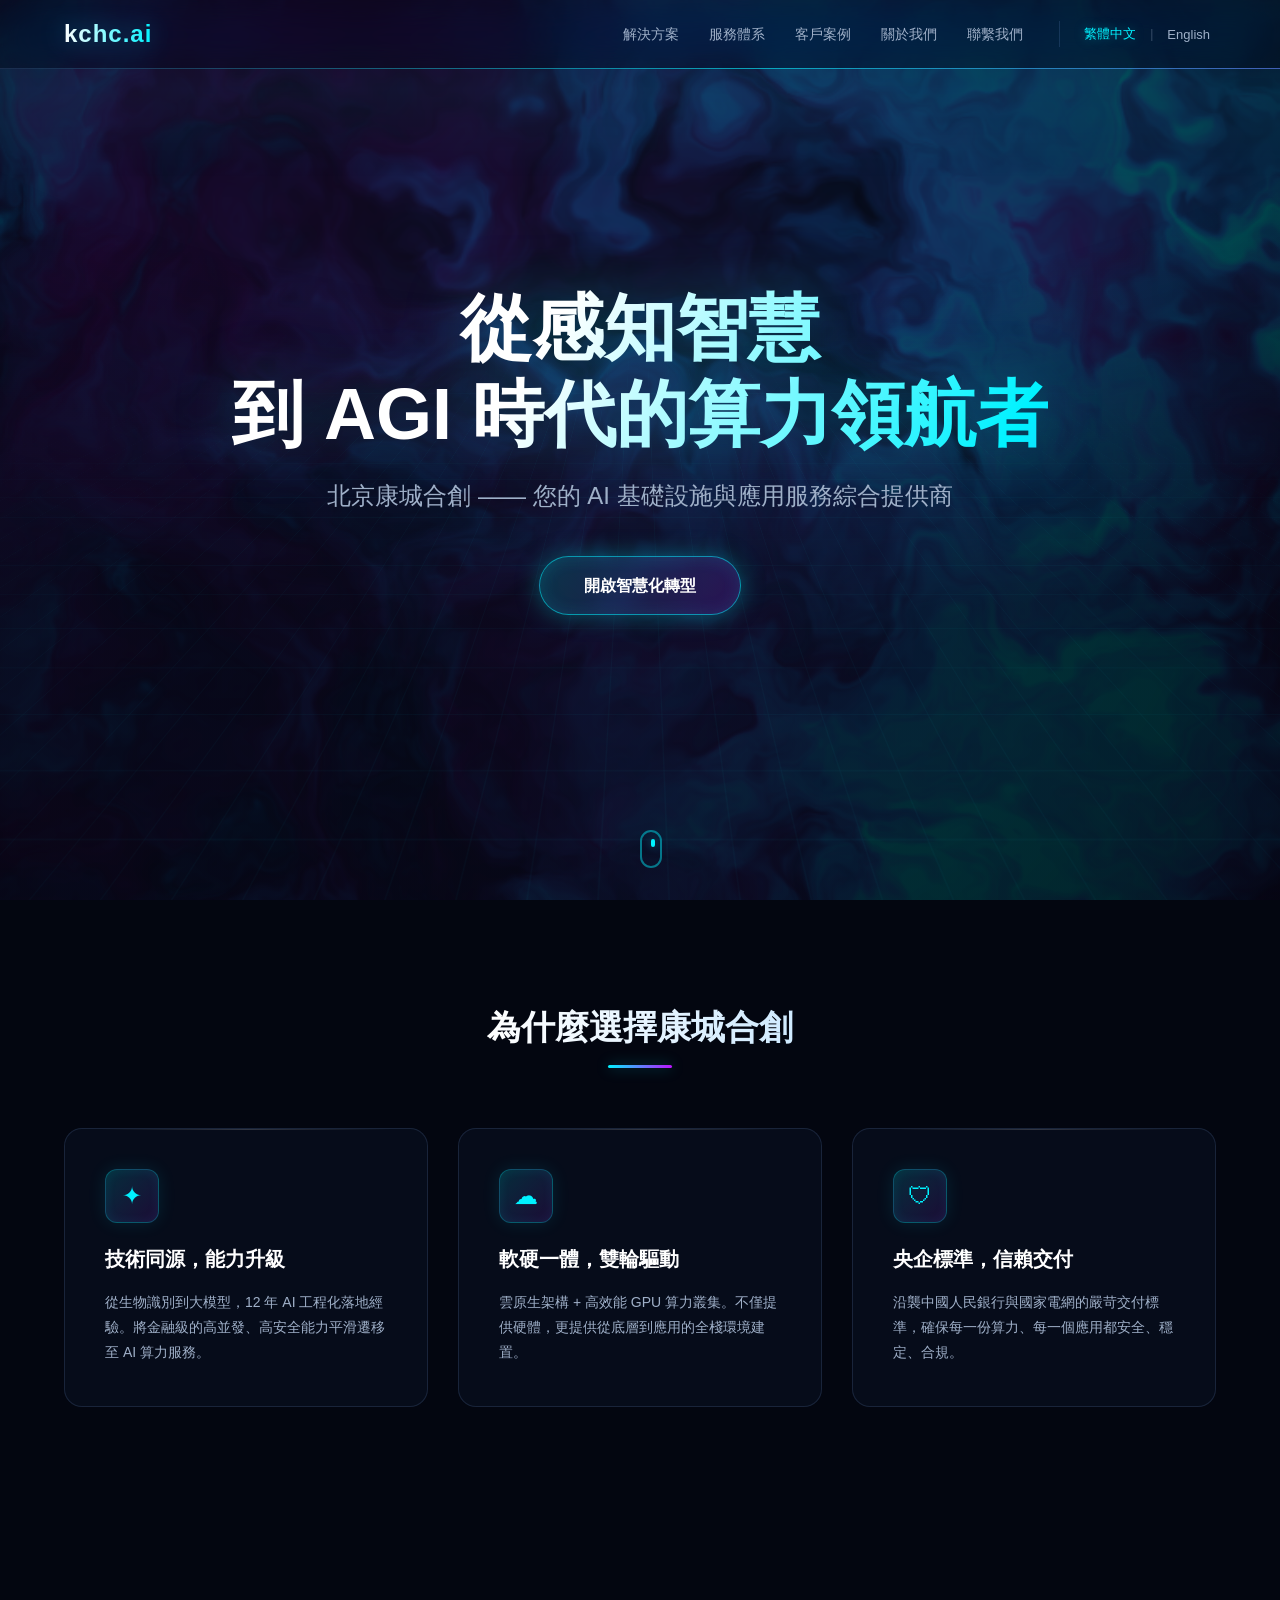
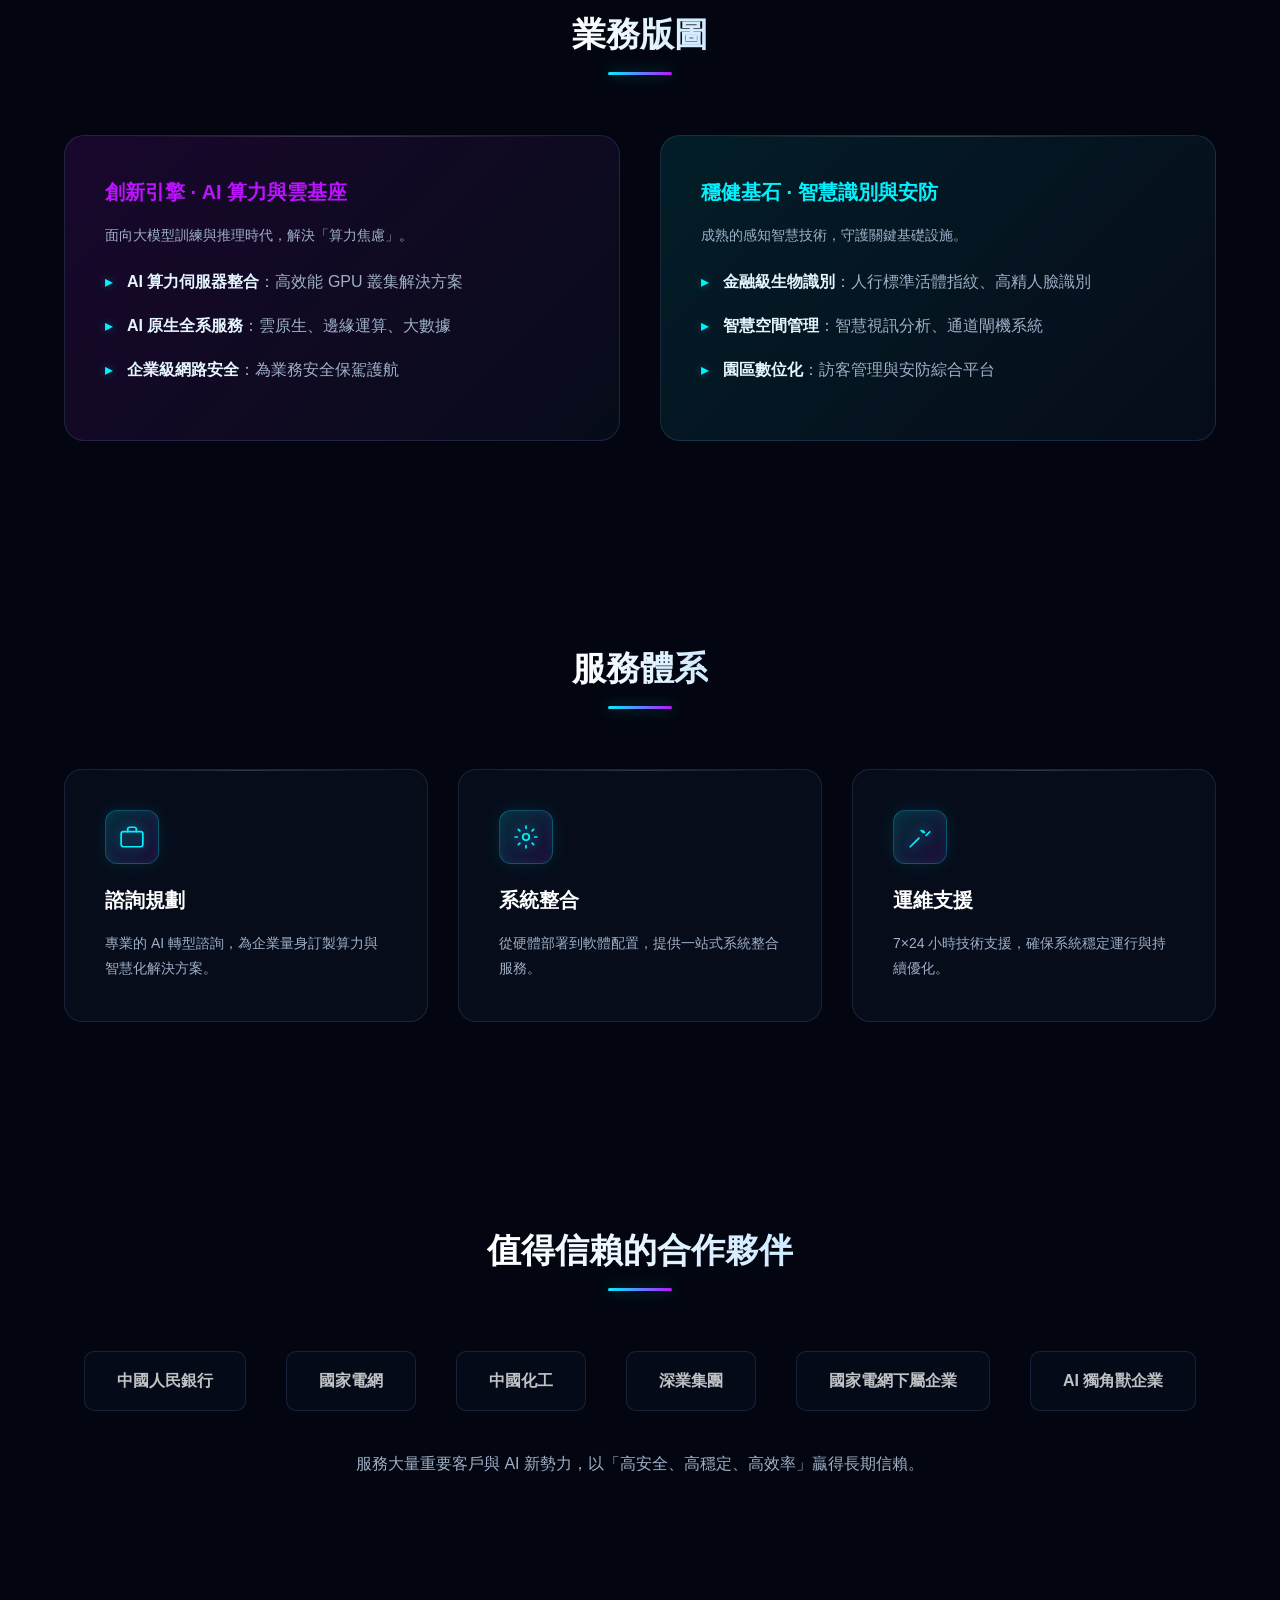
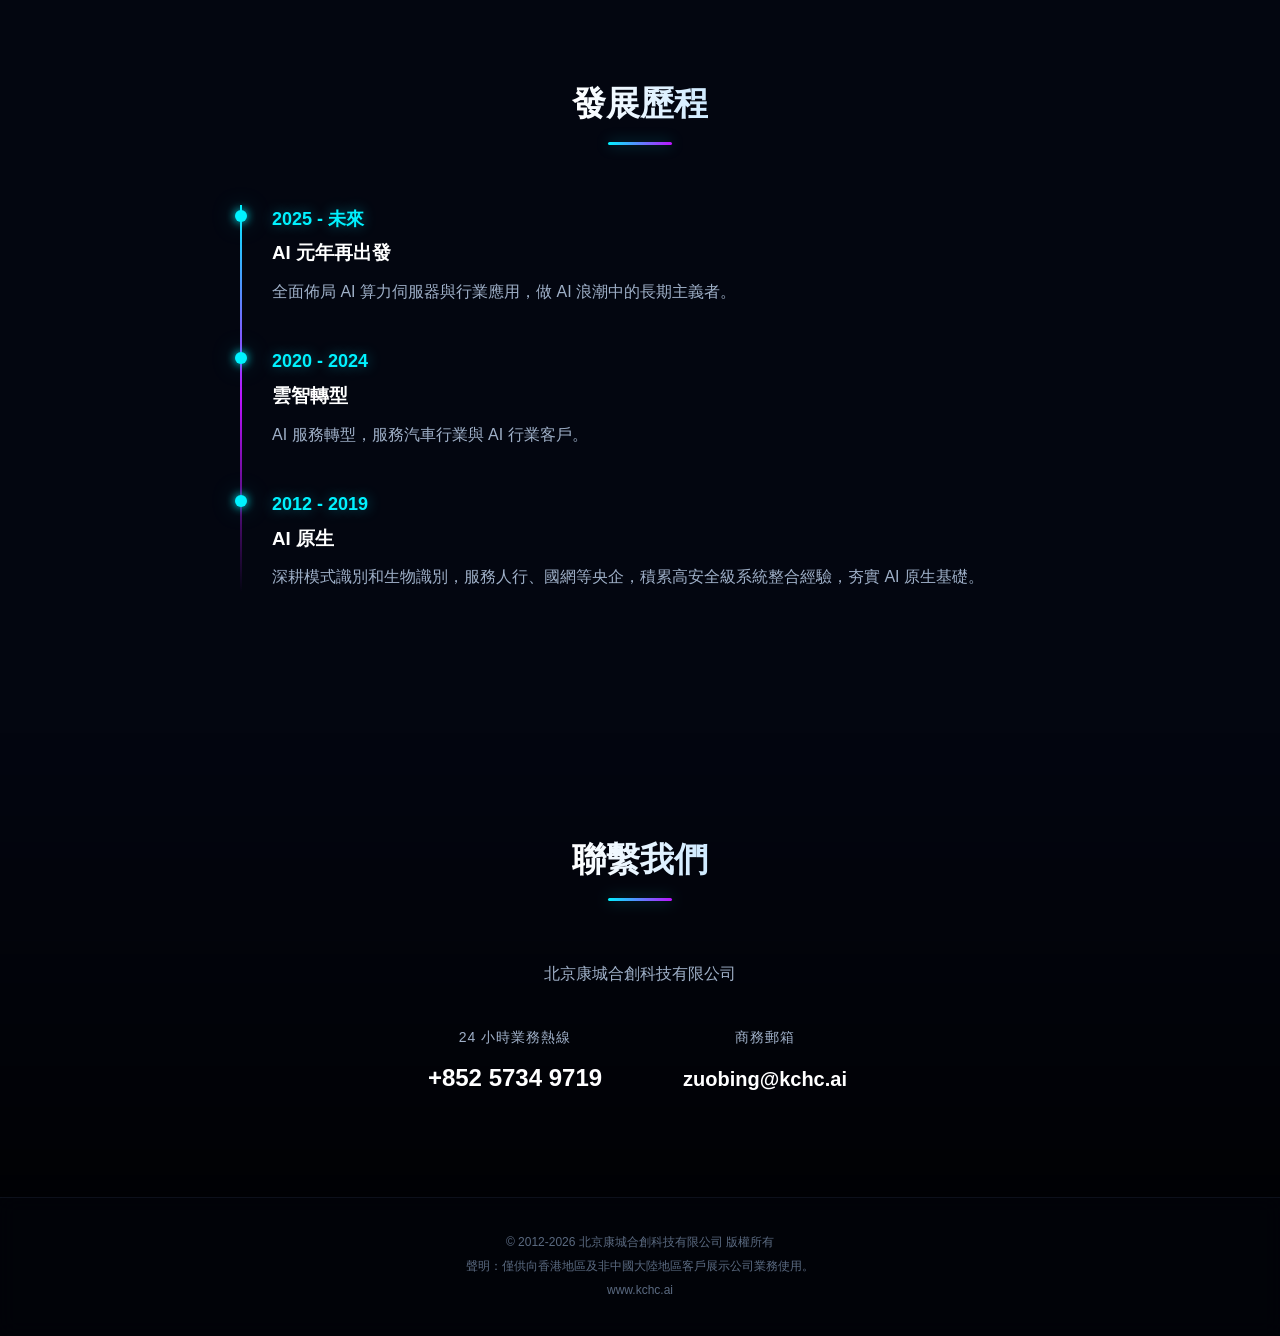
==== commit b8287a1b: "Add files via upload" ====
--- a/index-deploy.html
+++ b/index-deploy.html
@@ -1,11 +1,11 @@
 <!DOCTYPE html>
-<html lang="zh-CN">
+<html lang="zh-Hant">
 <head>
     <meta charset="UTF-8">
     <meta name="viewport" content="width=device-width, initial-scale=1.0, maximum-scale=1.0, user-scalable=no">
-    <meta name="description" content="北京康城合创 - AGI时代的算力领航者，专业的AI基础设施与应用服务综合提供商">
-    <meta name="keywords" content="AI算力,人工智能,大模型,生物识别,火山引擎,北京康城合创">
-    <title>北京康城合创 | kchc.ai - AGI时代的算力领航者</title>
+    <meta name="description" content="北京康城合創 - AGI 時代的算力領航者，專業的 AI 基礎設施與應用服務綜合提供商">
+    <meta name="keywords" content="AI算力,人工智慧,大模型,生物識別,北京康城合創">
+    <title>北京康城合創 | kchc.ai - AGI 時代的算力領航者</title>
     <style>
 /* ============================================================
    kchc.ai — 未来感 UI 样式系统
@@ -210,6 +210,7 @@
 .nav-links {
     display: flex;
     gap: 30px;
+    align-items: center;
 }
 
 .nav-links a {
@@ -238,6 +239,49 @@
 
 .nav-links a:hover::after {
     width: 100%;
+}
+
+.lang-switcher {
+    display: flex;
+    align-items: center;
+    gap: 8px;
+    margin-left: 6px;
+    padding-left: 18px;
+    border-left: 1px solid rgba(140, 180, 255, 0.15);
+}
+
+.lang-btn {
+    background: none;
+    border: none;
+    color: var(--text-sub);
+    font-size: 13px;
+    cursor: pointer;
+    padding: 4px 6px;
+    transition: 0.3s;
+    font-family: inherit;
+}
+
+.lang-btn:hover {
+    color: #fff;
+}
+
+.lang-btn.active {
+    color: var(--accent-cyan);
+    text-shadow: 0 0 12px var(--glow-cyan);
+}
+
+.lang-divider {
+    color: rgba(159, 176, 200, 0.35);
+    font-size: 12px;
+    user-select: none;
+}
+
+.lang-switcher-mobile {
+    margin-top: 10px;
+    padding-top: 20px;
+    border-top: 1px solid rgba(255, 255, 255, 0.05);
+    border-left: none;
+    padding-left: 0;
 }
 
 .mobile-menu-btn {
@@ -560,6 +604,12 @@
     box-shadow: 0 0 18px rgba(0, 242, 255, 0.10), inset 0 0 12px rgba(0, 242, 255, 0.08);
 }
 
+.icon-box .icon-svg {
+    width: 26px;
+    height: 26px;
+    filter: drop-shadow(0 0 6px rgba(0, 242, 255, 0.45));
+}
+
 .card:hover .icon-box {
     background: linear-gradient(135deg, rgba(0, 242, 255, 0.28), rgba(188, 19, 254, 0.22));
     transform: scale(1.12) translateZ(30px);
@@ -795,6 +845,10 @@
         display: none;
     }
 
+    .mobile-menu {
+        display: flex;
+    }
+
     .mobile-menu-btn {
         display: block;
     }
@@ -869,172 +923,183 @@
 </head>
 <body>
 
-    <!-- WebGL 流体动态背景 -->
     <canvas id="fluid-canvas"></canvas>
 
-    <!-- 导航栏 -->
     <header>
         <div class="logo">kchc.ai</div>
         <nav class="nav-links">
-            <a href="#solutions">解决方案</a>
-            <a href="#services">服务体系</a>
-            <a href="#cases">客户案例</a>
-            <a href="#about">关于我们</a>
-            <a href="#contact">联系我们</a>
+            <a href="#solutions" data-i18n="nav.solutions">解決方案</a>
+            <a href="#services" data-i18n="nav.services">服務體系</a>
+            <a href="#cases" data-i18n="nav.cases">客戶案例</a>
+            <a href="#about" data-i18n="nav.about">關於我們</a>
+            <a href="#contact" data-i18n="nav.contact">聯繫我們</a>
+            <div class="lang-switcher" role="group" aria-label="Language">
+                <button type="button" class="lang-btn active" data-lang="zh-TW">繁體中文</button>
+                <span class="lang-divider" aria-hidden="true">|</span>
+                <button type="button" class="lang-btn" data-lang="en">English</button>
+            </div>
         </nav>
         <div class="mobile-menu-btn" id="mobileMenuBtn">☰</div>
         <div class="mobile-menu" id="mobileMenu">
-            <a href="#solutions">解决方案</a>
-            <a href="#services">服务体系</a>
-            <a href="#cases">客户案例</a>
-            <a href="#about">关于我们</a>
-            <a href="#contact">联系我们</a>
+            <a href="#solutions" data-i18n="nav.solutions">解決方案</a>
+            <a href="#services" data-i18n="nav.services">服務體系</a>
+            <a href="#cases" data-i18n="nav.cases">客戶案例</a>
+            <a href="#about" data-i18n="nav.about">關於我們</a>
+            <a href="#contact" data-i18n="nav.contact">聯繫我們</a>
+            <div class="lang-switcher lang-switcher-mobile" role="group" aria-label="Language">
+                <button type="button" class="lang-btn active" data-lang="zh-TW">繁體中文</button>
+                <span class="lang-divider" aria-hidden="true">|</span>
+                <button type="button" class="lang-btn" data-lang="en">English</button>
+            </div>
         </div>
     </header>
 
-    <!-- Hero 首屏 -->
     <section class="hero">
-        <h1>从感知智能<br>到AGI时代的算力领航者</h1>
-        <p>北京康城合创 —— 您的AI基础设施与应用服务综合提供商</p>
-        <div onclick="document.getElementById('contact').scrollIntoView({behavior: 'smooth'})" class="cta-btn">
-            开启智能化转型
+        <h1 data-i18n-html="hero.title">從感知智慧<br>到 AGI 時代的算力領航者</h1>
+        <p data-i18n="hero.subtitle">北京康城合創 —— 您的 AI 基礎設施與應用服務綜合提供商</p>
+        <div onclick="document.getElementById('contact').scrollIntoView({behavior: 'smooth'})" class="cta-btn" data-i18n="hero.cta">
+            開啟智慧化轉型
         </div>
         <div class="scroll-indicator" aria-hidden="true"></div>
     </section>
 
-    <!-- 核心优势 -->
     <section class="scroll-anim" id="about">
-        <div class="section-title"><span>为什么选择康城合创</span></div>
+        <div class="section-title"><span data-i18n="about.title">為什麼選擇康城合創</span></div>
         <div class="features">
             <div class="card">
                 <div class="icon-box">✦</div>
-                <h3>技术同源，能力升级</h3>
-                <p>从生物识别到大模型，12年AI工程化落地经验。将金融级的高并发、高安全能力平滑迁移至AI算力服务。</p>
+                <h3 data-i18n="about.card1.title">技術同源，能力升級</h3>
+                <p data-i18n="about.card1.text">從生物識別到大模型，12 年 AI 工程化落地經驗。將金融級的高並發、高安全能力平滑遷移至 AI 算力服務。</p>
             </div>
             <div class="card">
                 <div class="icon-box">☁</div>
-                <h3>软硬一体，双轮驱动</h3>
-                <p>火山引擎云原生架构 + 高性能GPU算力集群。不仅提供硬件，更提供从底层到应用的全栈环境搭建。</p>
+                <h3 data-i18n="about.card2.title">軟硬一體，雙輪驅動</h3>
+                <p data-i18n="about.card2.text">雲原生架構 + 高效能 GPU 算力叢集。不僅提供硬體，更提供從底層到應用的全棧環境建置。</p>
             </div>
             <div class="card">
                 <div class="icon-box">🛡</div>
-                <h3>央企标准，信赖交付</h3>
-                <p>沿袭中国人民银行与国家电网的严苛交付标准，确保每一份算力、每一个应用都安全、稳定、合规。</p>
+                <h3 data-i18n="about.card3.title">央企標準，信賴交付</h3>
+                <p data-i18n="about.card3.text">沿襲中國人民銀行與國家電網的嚴苛交付標準，確保每一份算力、每一個應用都安全、穩定、合規。</p>
             </div>
         </div>
     </section>
 
-    <!-- 业务版图 -->
     <section class="scroll-anim" id="solutions">
-        <div class="section-title"><span>业务版图</span></div>
+        <div class="section-title"><span data-i18n="solutions.title">業務版圖</span></div>
         <div class="business-layout">
-            <!-- 创新引擎 -->
             <div class="biz-group biz-engine card">
-                <h3 style="color: var(--accent-purple);">🚀 创新引擎 · AI算力与云基座</h3>
-                <p style="margin-bottom: 20px;">面向大模型训练与推理时代，解决"算力焦虑"。</p>
+                <h3 style="color: var(--accent-purple);" data-i18n="solutions.engine.title">創新引擎 · AI 算力與雲基座</h3>
+                <p style="margin-bottom: 20px;" data-i18n="solutions.engine.intro">面向大模型訓練與推理時代，解決「算力焦慮」。</p>
                 <ul class="biz-list">
-                    <li><strong>AI算力服务器集成</strong>：高性能GPU集群解决方案</li>
-                    <li><strong>火山引擎全系服务</strong>：云原生、边缘计算、大数据</li>
-                    <li><strong>企业级智连安全</strong>：代理"飞连"All-in-One办公安全平台</li>
+                    <li data-i18n-html="solutions.engine.item1"><strong>AI 算力伺服器整合</strong>：高效能 GPU 叢集解決方案</li>
+                    <li data-i18n-html="solutions.engine.item2"><strong>AI 原生全系服務</strong>：雲原生、邊緣運算、大數據</li>
+                    <li data-i18n-html="solutions.engine.item3"><strong>企業級網路安全</strong>：為業務安全保駕護航</li>
                 </ul>
             </div>
-            <!-- 稳健基石 -->
             <div class="biz-group biz-foundation card">
-                <h3 style="color: var(--accent-cyan);">🏛 稳健基石 · 智能识别与安防</h3>
-                <p style="margin-bottom: 20px;">成熟的感知智能技术，守护国家关键基础设施。</p>
+                <h3 style="color: var(--accent-cyan);" data-i18n="solutions.foundation.title">穩健基石 · 智慧識別與安防</h3>
+                <p style="margin-bottom: 20px;" data-i18n="solutions.foundation.intro">成熟的感知智慧技術，守護關鍵基礎設施。</p>
                 <ul class="biz-list">
-                    <li><strong>金融级生物识别</strong>：人行标准活体指纹、高精人脸识别</li>
-                    <li><strong>智慧空间管理</strong>：智能视频分析、通道闸机系统</li>
-                    <li><strong>园区数字化</strong>：访客管理与安防综合平台</li>
+                    <li data-i18n-html="solutions.foundation.item1"><strong>金融級生物識別</strong>：人行標準活體指紋、高精人臉識別</li>
+                    <li data-i18n-html="solutions.foundation.item2"><strong>智慧空間管理</strong>：智慧視訊分析、通道閘機系統</li>
+                    <li data-i18n-html="solutions.foundation.item3"><strong>園區數位化</strong>：訪客管理與安防綜合平台</li>
                 </ul>
             </div>
         </div>
     </section>
 
-    <!-- 服务体系 -->
     <section class="scroll-anim" id="services">
-        <div class="section-title"><span>服务体系</span></div>
+        <div class="section-title"><span data-i18n="services.title">服務體系</span></div>
         <div class="features">
             <div class="card">
-                <div class="icon-box">💼</div>
-                <h3>咨询规划</h3>
-                <p>专业的AI转型咨询，为企业量身定制算力与智能化解决方案。</p>
+                <div class="icon-box" aria-hidden="true">
+                    <svg class="icon-svg" viewBox="0 0 24 24" fill="none" stroke="currentColor" stroke-width="1.6" stroke-linecap="round" stroke-linejoin="round">
+                        <rect x="2" y="7" width="20" height="14" rx="2"></rect>
+                        <path d="M16 7V5a2 2 0 0 0-2-2h-4a2 2 0 0 0-2 2v2"></path>
+                    </svg>
+                </div>
+                <h3 data-i18n="services.card1.title">諮詢規劃</h3>
+                <p data-i18n="services.card1.text">專業的 AI 轉型諮詢，為企業量身訂製算力與智慧化解決方案。</p>
             </div>
             <div class="card">
-                <div class="icon-box">⚙️</div>
-                <h3>系统集成</h3>
-                <p>从硬件部署到软件配置，提供一站式系统集成服务。</p>
+                <div class="icon-box" aria-hidden="true">
+                    <svg class="icon-svg" viewBox="0 0 24 24" fill="none" stroke="currentColor" stroke-width="1.6" stroke-linecap="round" stroke-linejoin="round">
+                        <circle cx="12" cy="12" r="3"></circle>
+                        <path d="M12 2v2M12 20v2M4.93 4.93l1.41 1.41M17.66 17.66l1.41 1.41M2 12h2M20 12h2M4.93 19.07l1.41-1.41M17.66 6.34l1.41-1.41"></path>
+                    </svg>
+                </div>
+                <h3 data-i18n="services.card2.title">系統整合</h3>
+                <p data-i18n="services.card2.text">從硬體部署到軟體配置，提供一站式系統整合服務。</p>
             </div>
             <div class="card">
-                <div class="icon-box">🔧</div>
-                <h3>运维支持</h3>
-                <p>7×24小时技术支持，确保系统稳定运行与持续优化。</p>
+                <div class="icon-box" aria-hidden="true">
+                    <svg class="icon-svg" viewBox="0 0 24 24" fill="none" stroke="currentColor" stroke-width="1.6" stroke-linecap="round" stroke-linejoin="round">
+                        <path d="M14.7 6.3a1 1 0 0 0 0 0l1.42 1.42"></path>
+                        <path d="m3 21 8.02-8.02"></path>
+                        <path d="m12.99 6.01 1.78 1.78"></path>
+                        <path d="M17.61 10.62 21 7.22"></path>
+                    </svg>
+                </div>
+                <h3 data-i18n="services.card3.title">運維支援</h3>
+                <p data-i18n="services.card3.text">7×24 小時技術支援，確保系統穩定運行與持續優化。</p>
             </div>
         </div>
     </section>
 
-    <!-- 客户案例 -->
     <section class="scroll-anim" id="cases">
-        <div class="section-title"><span>值得信赖的合作伙伴</span></div>
+        <div class="section-title"><span data-i18n="cases.title">值得信賴的合作夥伴</span></div>
         <div class="logos">
-            <div class="logo-item">中国人民银行</div>
-            <div class="logo-item">国家电网</div>
-            <div class="logo-item">中国化工</div>
-            <div class="logo-item">深业集团</div>
-            <div class="logo-item">字节跳动 | 火山引擎</div>
-            <div class="logo-item">自动驾驶独角兽企业</div>
+            <div class="logo-item" data-i18n="cases.logo1">中國人民銀行</div>
+            <div class="logo-item" data-i18n="cases.logo2">國家電網</div>
+            <div class="logo-item" data-i18n="cases.logo3">中國化工</div>
+            <div class="logo-item" data-i18n="cases.logo4">深業集團</div>
+            <div class="logo-item" data-i18n="cases.logo5">國家電網下屬企業</div>
+            <div class="logo-item" data-i18n="cases.logo6">AI 獨角獸企業</div>
         </div>
         <div style="text-align: center; margin-top: 40px; color: var(--text-sub);">
-            <p>服务大量国家级基础设施与AI新势力，以"零差错"赢得长期信赖。</p>
+            <p data-i18n="cases.summary">服務大量重要客戶與 AI 新勢力，以「高安全、高穩定、高效率」贏得長期信賴。</p>
         </div>
     </section>
 
-    <!-- 发展历程 -->
     <section class="scroll-anim">
-        <div class="section-title"><span>发展历程</span></div>
+        <div class="section-title"><span data-i18n="timeline.title">發展歷程</span></div>
         <div class="timeline">
             <div class="timeline-item">
-                <span class="year">2025 - 未来</span>
-                <h3>AI元年再出发</h3>
-                <p>全面布局AI算力服务器与行业应用，做AI浪潮中的长期主义者。</p>
+                <span class="year" data-i18n="timeline.item1.year">2025 - 未來</span>
+                <h3 data-i18n="timeline.item1.title">AI 元年再出發</h3>
+                <p data-i18n="timeline.item1.text">全面佈局 AI 算力伺服器與行業應用，做 AI 浪潮中的長期主義者。</p>
             </div>
             <div class="timeline-item">
-                <span class="year">2020 - 2024</span>
-                <h3>云智转型</h3>
-                <p>携手字节跳动火山引擎，代理飞连与云服务，服务自动驾驶与AI客户。</p>
+                <span class="year" data-i18n="timeline.item2.year">2020 - 2024</span>
+                <h3 data-i18n="timeline.item2.title">雲智轉型</h3>
+                <p data-i18n="timeline.item2.text">AI 服務轉型，服務汽車行業與 AI 行業客戶。</p>
             </div>
             <div class="timeline-item">
-                <span class="year">2012 - 2019</span>
-                <h3>基石奠定</h3>
-                <p>深耕生物识别，服务人行、国网等央企，积累高安全级系统集成经验。</p>
+                <span class="year" data-i18n="timeline.item3.year">2012 - 2019</span>
+                <h3 data-i18n="timeline.item3.title">AI 原生</h3>
+                <p data-i18n="timeline.item3.text">深耕模式識別和生物識別，服務人行、國網等央企，積累高安全級系統整合經驗，夯實 AI 原生基礎。</p>
             </div>
         </div>
     </section>
 
-    <!-- 联系我们 -->
     <section class="contact-section scroll-anim" id="contact">
-        <div class="section-title"><span>联系我们</span></div>
-        <p style="color: var(--text-sub);">北京康城合创科技有限公司</p>
-        <p style="color: var(--text-sub); margin-bottom: 30px;">北京市丰台区</p>
-        
+        <div class="section-title"><span data-i18n="contact.title">聯繫我們</span></div>
+        <p style="color: var(--text-sub); margin-bottom: 30px;" data-i18n="contact.company">北京康城合創科技有限公司</p>
         <div class="contact-box">
             <div class="contact-item">
-                <h4>24小时业务热线</h4>
-                <p><a href="tel:18518156777">185-1815-6777</a></p>
+                <h4 data-i18n="contact.hotline">24 小時業務熱線</h4>
+                <p><a href="tel:+85257349719">+852 5734 9719</a></p>
             </div>
             <div class="contact-item">
-                <h4>公司总机</h4>
-                <p><a href="tel:01063893886">010-6389-3886</a></p>
-            </div>
-            <div class="contact-item">
-                <h4>商务邮箱</h4>
-                <p><a href="mailto:zuobing@atlantis9.com" style="font-size: 20px;">zuobing@atlantis9.com</a></p>
+                <h4 data-i18n="contact.email">商務郵箱</h4>
+                <p><a href="mailto:zuobing@atlantis9.com" style="font-size: 20px;">zuobing@kchc.ai</a></p>
             </div>
         </div>
     </section>
 
     <footer>
-        <p>© 2012-2025 Beijing Kangcheng Hechuang Technology Co., Ltd. All Rights Reserved.</p>
+        <p data-i18n="footer.copyright">© 2012-2026 北京康城合創科技有限公司 版權所有</p>
+        <p data-i18n="footer.disclaimer">聲明：僅供向香港地區及非中國大陸地區客戶展示公司業務使用。</p>
         <p>www.kchc.ai</p>
     </footer>
 
@@ -1361,7 +1426,276 @@
 });
 
 /* ------------------------------------------------------------
-   7. 页面加载淡入
+   7. 多语言（繁体中文 / English）
+   ------------------------------------------------------------ */
+const LANG_STORAGE_KEY = 'kchc-lang';
+const DEFAULT_LANG = 'zh-TW';
+
+const TRANSLATIONS = {
+    'zh-TW': {
+        meta: {
+            title: '北京康城合創 | kchc.ai - AGI 時代的算力領航者',
+            description: '北京康城合創 - AGI 時代的算力領航者，專業的 AI 基礎設施與應用服務綜合提供商',
+            keywords: 'AI算力,人工智慧,大模型,生物識別,北京康城合創'
+        },
+        nav: {
+            solutions: '解決方案',
+            services: '服務體系',
+            cases: '客戶案例',
+            about: '關於我們',
+            contact: '聯繫我們'
+        },
+        hero: {
+            title: '從感知智慧<br>到 AGI 時代的算力領航者',
+            subtitle: '北京康城合創 —— 您的 AI 基礎設施與應用服務綜合提供商',
+            cta: '開啟智慧化轉型'
+        },
+        about: {
+            title: '為什麼選擇康城合創',
+            card1: {
+                title: '技術同源，能力升級',
+                text: '從生物識別到大模型，12 年 AI 工程化落地經驗。將金融級的高並發、高安全能力平滑遷移至 AI 算力服務。'
+            },
+            card2: {
+                title: '軟硬一體，雙輪驅動',
+                text: '雲原生架構 + 高效能 GPU 算力叢集。不僅提供硬體，更提供從底層到應用的全棧環境建置。'
+            },
+            card3: {
+                title: '央企標準，信賴交付',
+                text: '沿襲中國人民銀行與國家電網的嚴苛交付標準，確保每一份算力、每一個應用都安全、穩定、合規。'
+            }
+        },
+        solutions: {
+            title: '業務版圖',
+            engine: {
+                title: '創新引擎 · AI 算力與雲基座',
+                intro: '面向大模型訓練與推理時代，解決「算力焦慮」。',
+                item1: '<strong>AI 算力伺服器整合</strong>：高效能 GPU 叢集解決方案',
+                item2: '<strong>AI 原生全系服務</strong>：雲原生、邊緣運算、大數據',
+                item3: '<strong>企業級網路安全</strong>：為業務安全保駕護航'
+            },
+            foundation: {
+                title: '穩健基石 · 智慧識別與安防',
+                intro: '成熟的感知智慧技術，守護關鍵基礎設施。',
+                item1: '<strong>金融級生物識別</strong>：人行標準活體指紋、高精人臉識別',
+                item2: '<strong>智慧空間管理</strong>：智慧視訊分析、通道閘機系統',
+                item3: '<strong>園區數位化</strong>：訪客管理與安防綜合平台'
+            }
+        },
+        services: {
+            title: '服務體系',
+            card1: {
+                title: '諮詢規劃',
+                text: '專業的 AI 轉型諮詢，為企業量身訂製算力與智慧化解決方案。'
+            },
+            card2: {
+                title: '系統整合',
+                text: '從硬體部署到軟體配置，提供一站式系統整合服務。'
+            },
+            card3: {
+                title: '運維支援',
+                text: '7×24 小時技術支援，確保系統穩定運行與持續優化。'
+            }
+        },
+        cases: {
+            title: '值得信賴的合作夥伴',
+            logo1: '中國人民銀行',
+            logo2: '國家電網',
+            logo3: '中國化工',
+            logo4: '深業集團',
+            logo5: '國家電網下屬企業',
+            logo6: 'AI 獨角獸企業',
+            summary: '服務大量重要客戶與 AI 新勢力，以「高安全、高穩定、高效率」贏得長期信賴。'
+        },
+        timeline: {
+            title: '發展歷程',
+            item1: {
+                year: '2025 - 未來',
+                title: 'AI 元年再出發',
+                text: '全面佈局 AI 算力伺服器與行業應用，做 AI 浪潮中的長期主義者。'
+            },
+            item2: {
+                year: '2020 - 2024',
+                title: '雲智轉型',
+                text: 'AI 服務轉型，服務汽車行業與 AI 行業客戶。'
+            },
+            item3: {
+                year: '2012 - 2019',
+                title: 'AI 原生',
+                text: '深耕模式識別和生物識別，服務人行、國網等央企，積累高安全級系統整合經驗，夯實 AI 原生基礎。'
+            }
+        },
+        contact: {
+            title: '聯繫我們',
+            company: '北京康城合創科技有限公司',
+            hotline: '24 小時業務熱線',
+            email: '商務郵箱'
+        },
+        footer: {
+            copyright: '© 2012-2026 北京康城合創科技有限公司 版權所有',
+            disclaimer: '聲明：僅供向香港地區及非中國大陸地區客戶展示公司業務使用。'
+        }
+    },
+    en: {
+        meta: {
+            title: 'Beijing Kangcheng Hechuang | kchc.ai - Compute Leader in the AGI Era',
+            description: 'Beijing Kangcheng Hechuang — Your comprehensive provider of AI infrastructure and application services, leading the compute frontier in the AGI era.',
+            keywords: 'AI compute, artificial intelligence, large language models, biometrics, Beijing Kangcheng Hechuang'
+        },
+        nav: {
+            solutions: 'Solutions',
+            services: 'Services',
+            cases: 'Case Studies',
+            about: 'About Us',
+            contact: 'Contact Us'
+        },
+        hero: {
+            title: 'From Perceptive Intelligence<br>to a Compute Leader in the AGI Era',
+            subtitle: 'Beijing Kangcheng Hechuang — Your comprehensive provider of AI infrastructure and application services',
+            cta: 'Begin Your Smart Transformation'
+        },
+        about: {
+            title: 'Why Choose Kangcheng Hechuang',
+            card1: {
+                title: 'Shared Technology Roots, Elevated Capabilities',
+                text: 'Twelve years of AI engineering experience, from biometrics to large models. We seamlessly extend financial-grade concurrency and security to AI compute services.'
+            },
+            card2: {
+                title: 'Integrated Hardware and Software',
+                text: 'Cloud-native architecture plus high-performance GPU compute clusters. We deliver full-stack environments from infrastructure to applications—not just hardware.'
+            },
+            card3: {
+                title: 'State-Owned Enterprise Standards',
+                text: 'Built on the rigorous delivery standards of the People\'s Bank of China and State Grid, ensuring every compute resource and application is secure, stable, and compliant.'
+            }
+        },
+        solutions: {
+            title: 'Business Portfolio',
+            engine: {
+                title: 'Innovation Engine · AI Compute & Cloud Foundation',
+                intro: 'Addressing compute scarcity in the era of large-model training and inference.',
+                item1: '<strong>AI Compute Server Integration</strong>: High-performance GPU cluster solutions',
+                item2: '<strong>AI-Native Full-Stack Services</strong>: Cloud-native, edge computing, and big data',
+                item3: '<strong>Enterprise Network Security</strong>: Safeguarding business security'
+            },
+            foundation: {
+                title: 'Trusted Foundation · Smart Recognition & Security',
+                intro: 'Mature perceptual AI technologies safeguarding critical infrastructure.',
+                item1: '<strong>Financial-Grade Biometrics</strong>: PBOC-standard liveness fingerprint and high-precision facial recognition',
+                item2: '<strong>Smart Space Management</strong>: Intelligent video analytics and access control systems',
+                item3: '<strong>Campus Digitalization</strong>: Visitor management and integrated security platforms'
+            }
+        },
+        services: {
+            title: 'Service Portfolio',
+            card1: {
+                title: 'Consulting & Planning',
+                text: 'Expert AI transformation consulting with tailored compute and smart solutions for your business.'
+            },
+            card2: {
+                title: 'System Integration',
+                text: 'End-to-end integration from hardware deployment to software configuration.'
+            },
+            card3: {
+                title: 'Operations & Support',
+                text: '24/7 technical support to ensure stable operations and continuous optimization.'
+            }
+        },
+        cases: {
+            title: 'Trusted Partners',
+            logo1: 'People\'s Bank of China',
+            logo2: 'State Grid Corporation of China',
+            logo3: 'ChemChina',
+            logo4: 'Shenye Group',
+            logo5: 'State Grid Subsidiaries',
+            logo6: 'Leading AI Unicorn Companies',
+            summary: 'Serving major clients and AI innovators with high security, stability, and efficiency—earning long-term trust.'
+        },
+        timeline: {
+            title: 'Our Journey',
+            item1: {
+                year: '2025 - Future',
+                title: 'A New Beginning in the AI Era',
+                text: 'Comprehensive deployment of AI compute servers and industry applications—a long-term commitment to the AI wave.'
+            },
+            item2: {
+                year: '2020 - 2024',
+                title: 'Cloud & Intelligence Transformation',
+                text: 'AI services transformation, serving the automotive industry and AI sector clients.'
+            },
+            item3: {
+                year: '2012 - 2019',
+                title: 'AI-Native Foundations',
+                text: 'Deep expertise in pattern and biometric recognition for state-owned enterprises including PBOC and State Grid, building a foundation for AI-native capabilities.'
+            }
+        },
+        contact: {
+            title: 'Contact Us',
+            company: 'Beijing Kangcheng Hechuang Technology Co., Ltd.',
+            hotline: '24/7 Business Hotline',
+            email: 'Business Email'
+        },
+        footer: {
+            copyright: '© 2012-2026 Beijing Kangcheng Hechuang Technology Co., Ltd. All Rights Reserved.',
+            disclaimer: 'Disclaimer: For display of company business to clients in Hong Kong and regions outside mainland China only.'
+        }
+    }
+};
+
+function getTranslation(lang, key) {
+    const parts = key.split('.');
+    let value = TRANSLATIONS[lang];
+
+    for (const part of parts) {
+        value = value?.[part];
+    }
+
+    return value ?? '';
+}
+
+function applyLanguage(lang) {
+    const safeLang = TRANSLATIONS[lang] ? lang : DEFAULT_LANG;
+    const meta = TRANSLATIONS[safeLang].meta;
+
+    document.documentElement.lang = safeLang === 'en' ? 'en' : 'zh-Hant';
+    document.title = meta.title;
+
+    const description = document.querySelector('meta[name="description"]');
+    const keywords = document.querySelector('meta[name="keywords"]');
+    if (description) description.content = meta.description;
+    if (keywords) keywords.content = meta.keywords;
+
+    document.querySelectorAll('[data-i18n]').forEach((el) => {
+        el.textContent = getTranslation(safeLang, el.getAttribute('data-i18n'));
+    });
+
+    document.querySelectorAll('[data-i18n-html]').forEach((el) => {
+        el.innerHTML = getTranslation(safeLang, el.getAttribute('data-i18n-html'));
+    });
+
+    document.querySelectorAll('.lang-btn').forEach((btn) => {
+        btn.classList.toggle('active', btn.dataset.lang === safeLang);
+    });
+
+    localStorage.setItem(LANG_STORAGE_KEY, safeLang);
+}
+
+function initLanguageSwitcher() {
+    const savedLang = localStorage.getItem(LANG_STORAGE_KEY);
+    const initialLang = savedLang === 'en' ? 'en' : DEFAULT_LANG;
+    applyLanguage(initialLang);
+
+    document.querySelectorAll('.lang-btn').forEach((btn) => {
+        btn.addEventListener('click', () => {
+            applyLanguage(btn.dataset.lang);
+        });
+    });
+}
+
+document.addEventListener('DOMContentLoaded', initLanguageSwitcher);
+
+/* ------------------------------------------------------------
+   8. 页面加载淡入
    ------------------------------------------------------------ */
 window.addEventListener('load', () => {
     document.body.classList.add('loaded');
@@ -1370,4 +1704,3 @@
     </script>
 </body>
 </html>
-
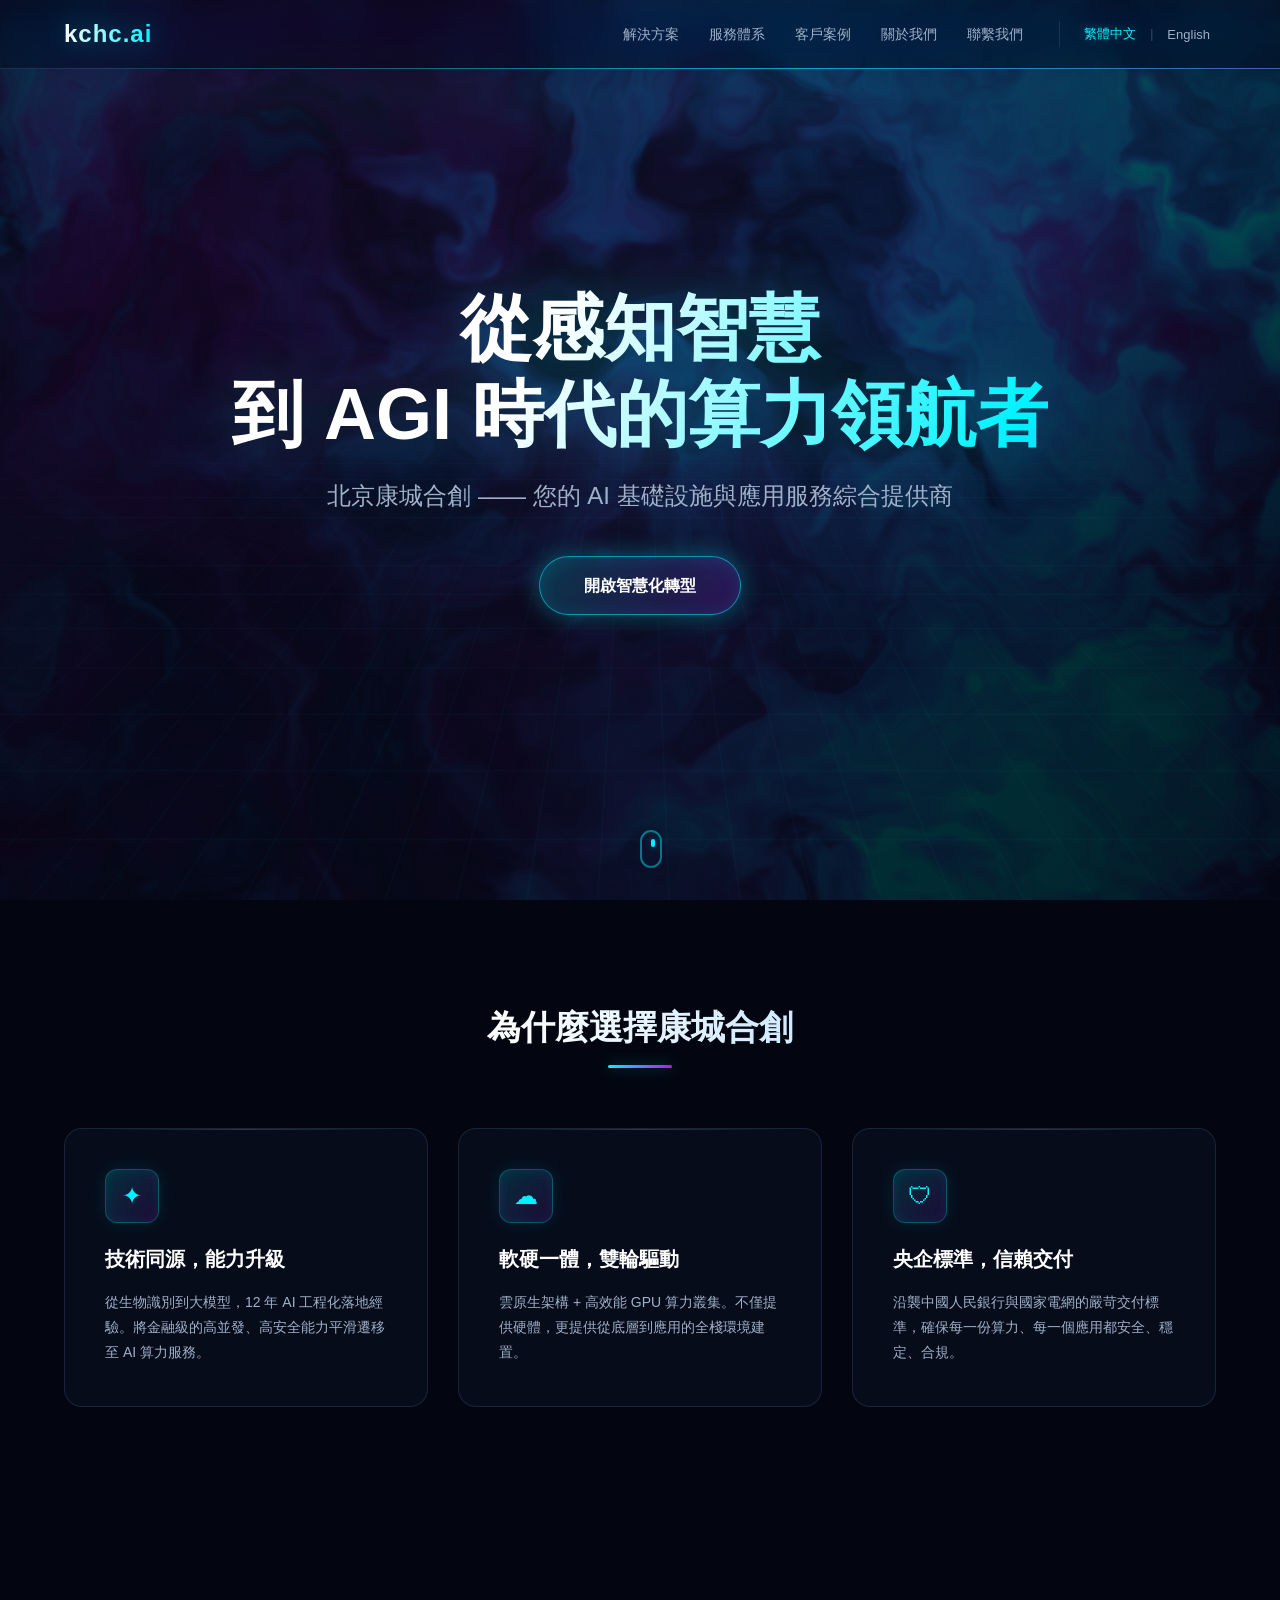
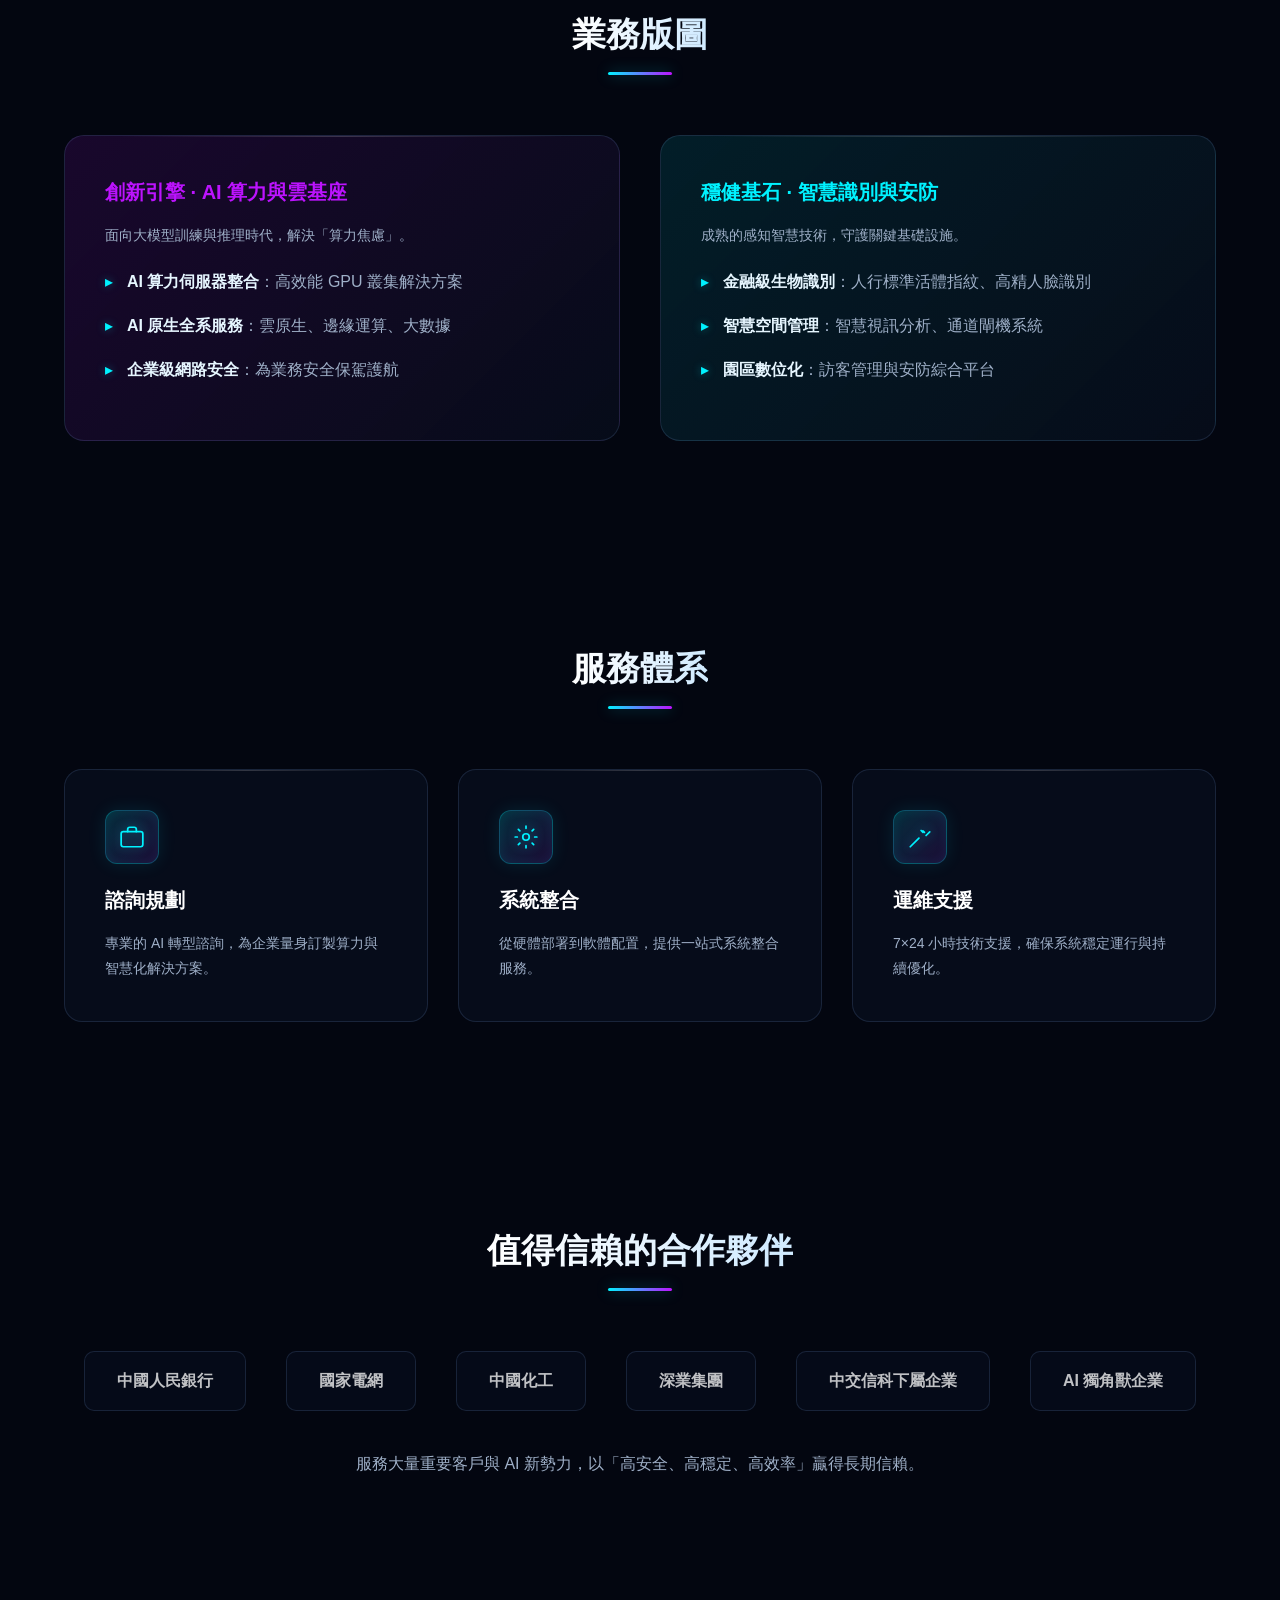
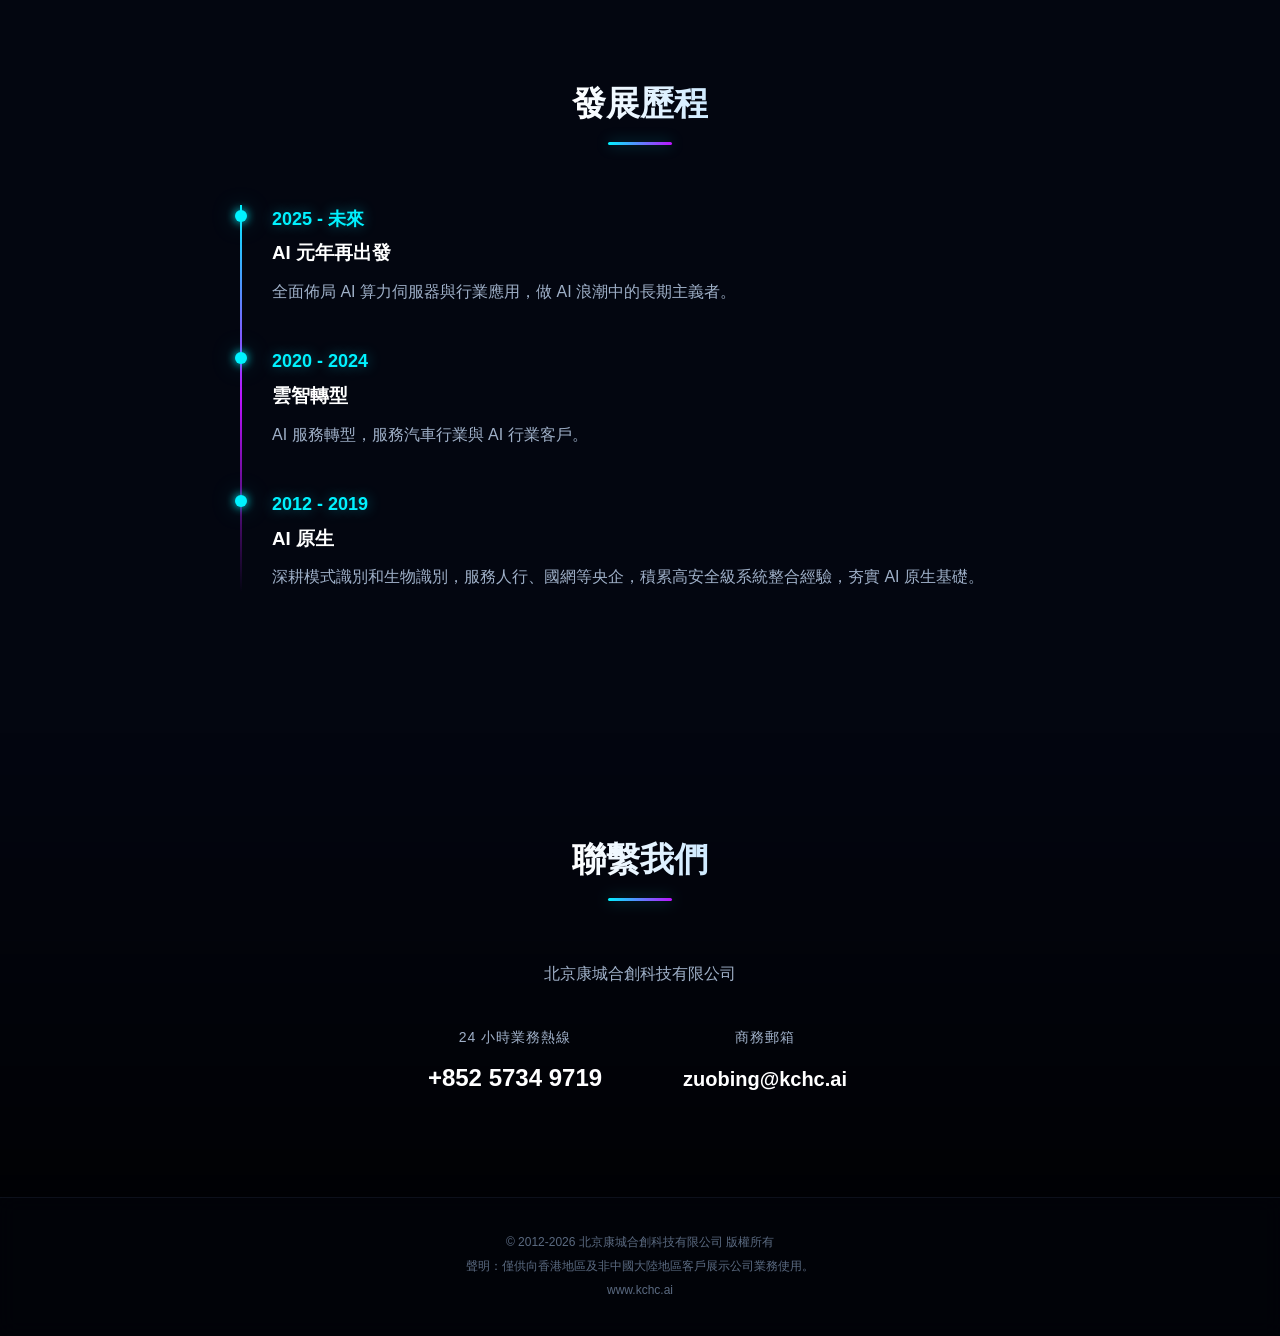
==== commit a88e32a1: "Add files via upload" ====
--- a/index-deploy.html
+++ b/index-deploy.html
@@ -1503,7 +1503,7 @@
             logo2: '國家電網',
             logo3: '中國化工',
             logo4: '深業集團',
-            logo5: '國家電網下屬企業',
+            logo5: '中交信科下屬企業',
             logo6: 'AI 獨角獸企業',
             summary: '服務大量重要客戶與 AI 新勢力，以「高安全、高穩定、高效率」贏得長期信賴。'
         },
@@ -1607,7 +1607,7 @@
             logo2: 'State Grid Corporation of China',
             logo3: 'ChemChina',
             logo4: 'Shenye Group',
-            logo5: 'State Grid Subsidiaries',
+            logo5: 'CCCC IT Subsidiaries',
             logo6: 'Leading AI Unicorn Companies',
             summary: 'Serving major clients and AI innovators with high security, stability, and efficiency—earning long-term trust.'
         },
